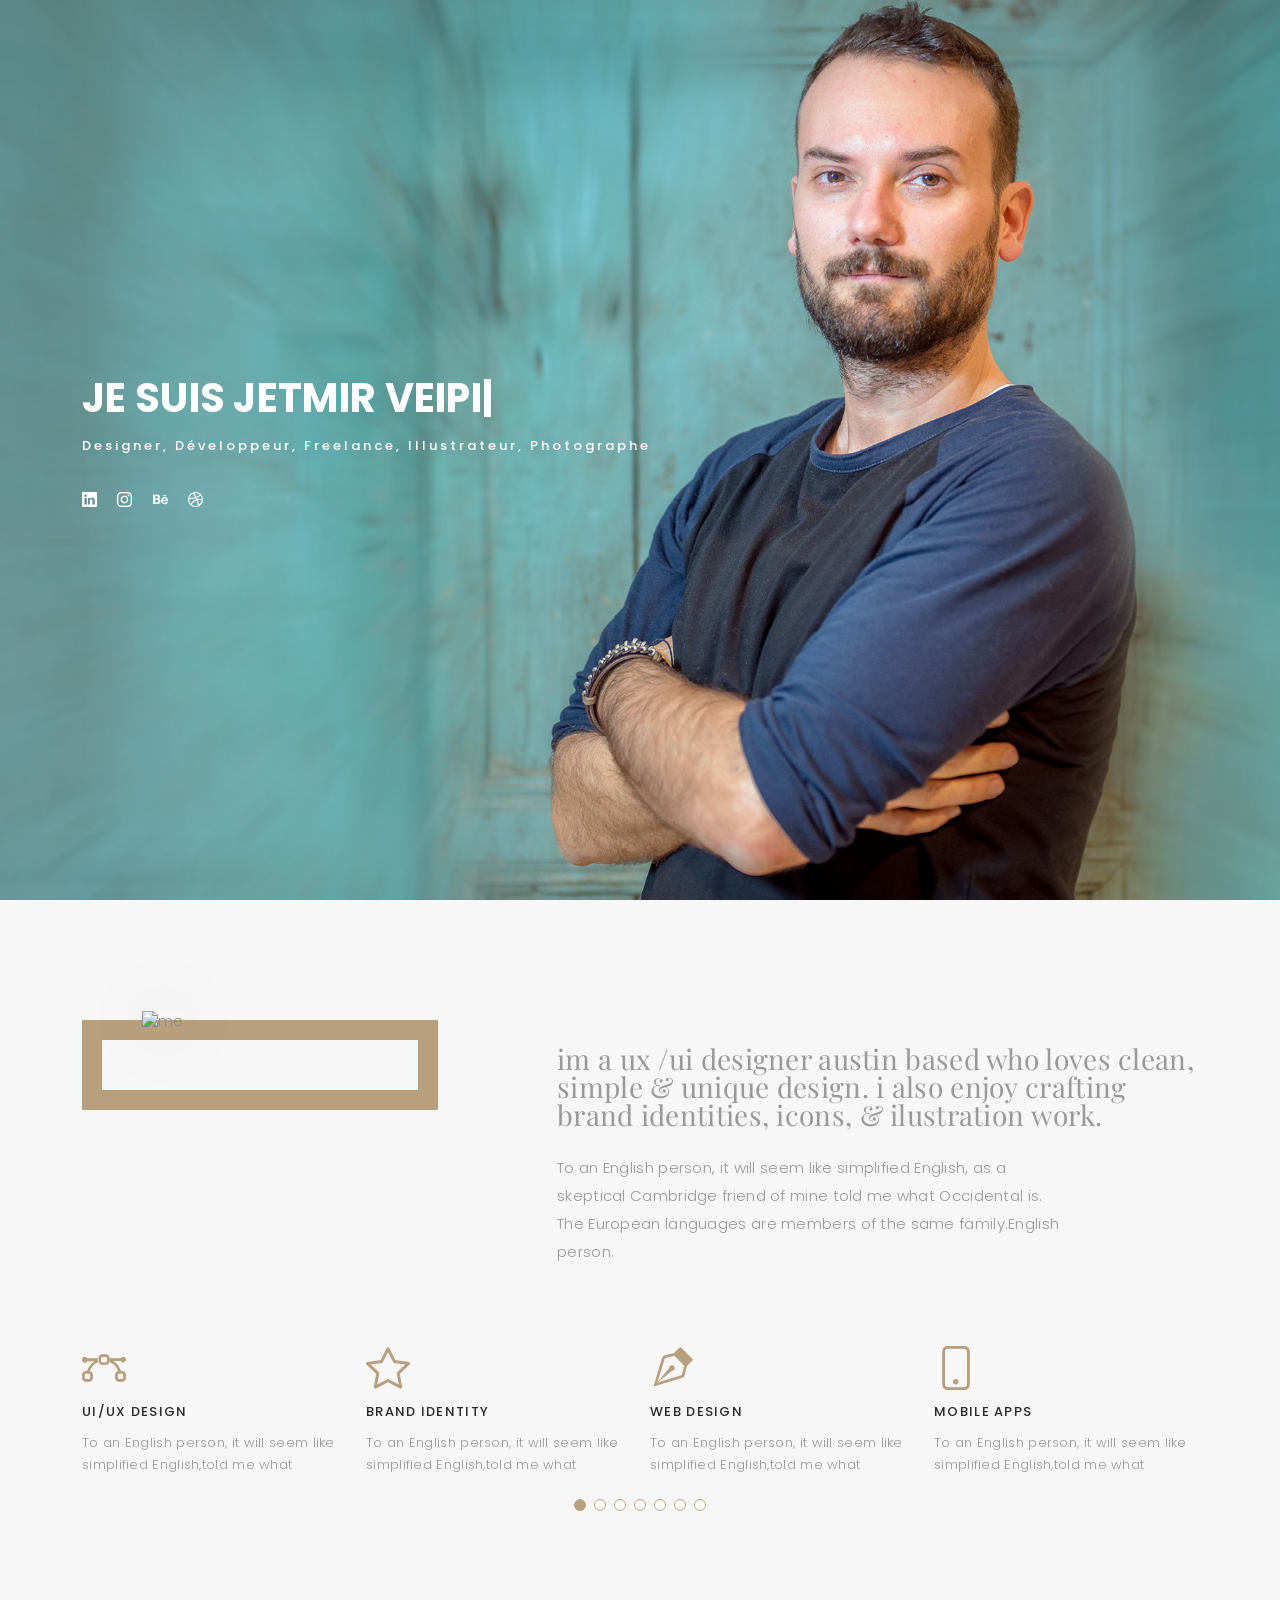
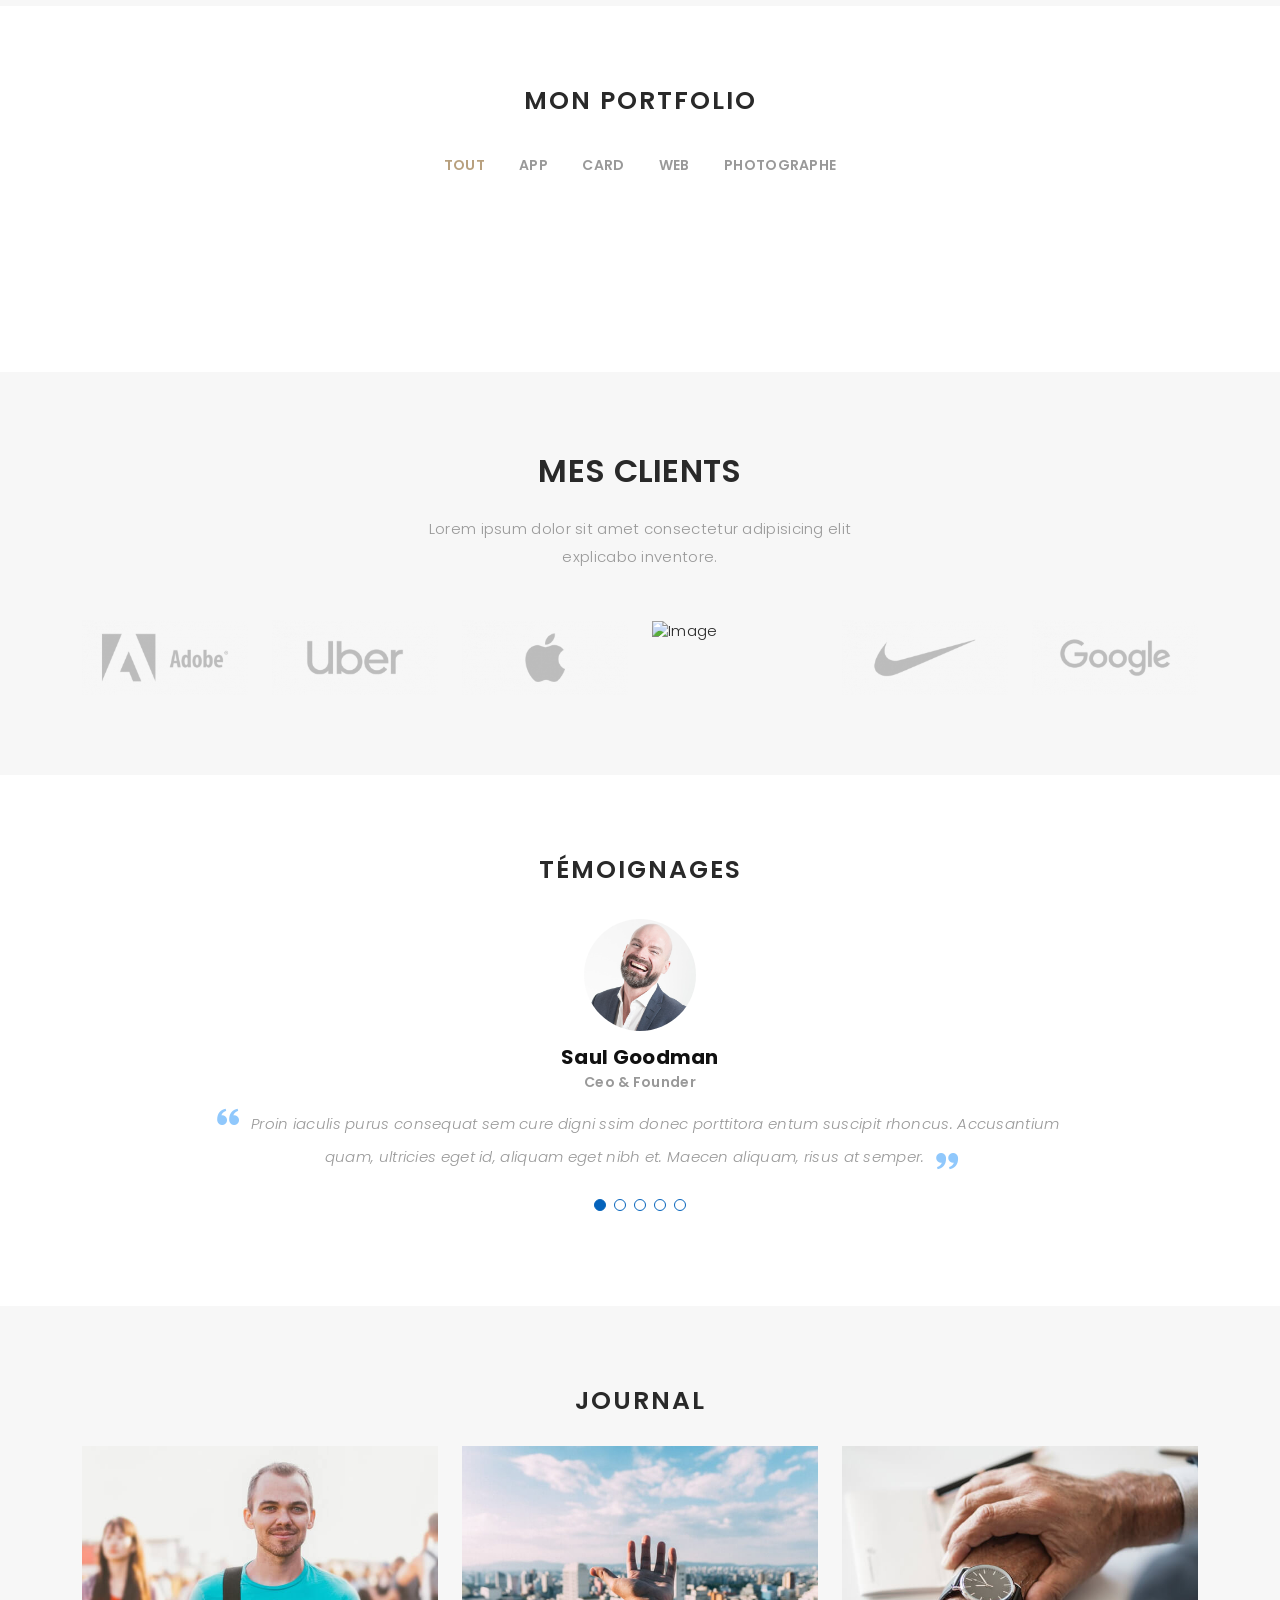
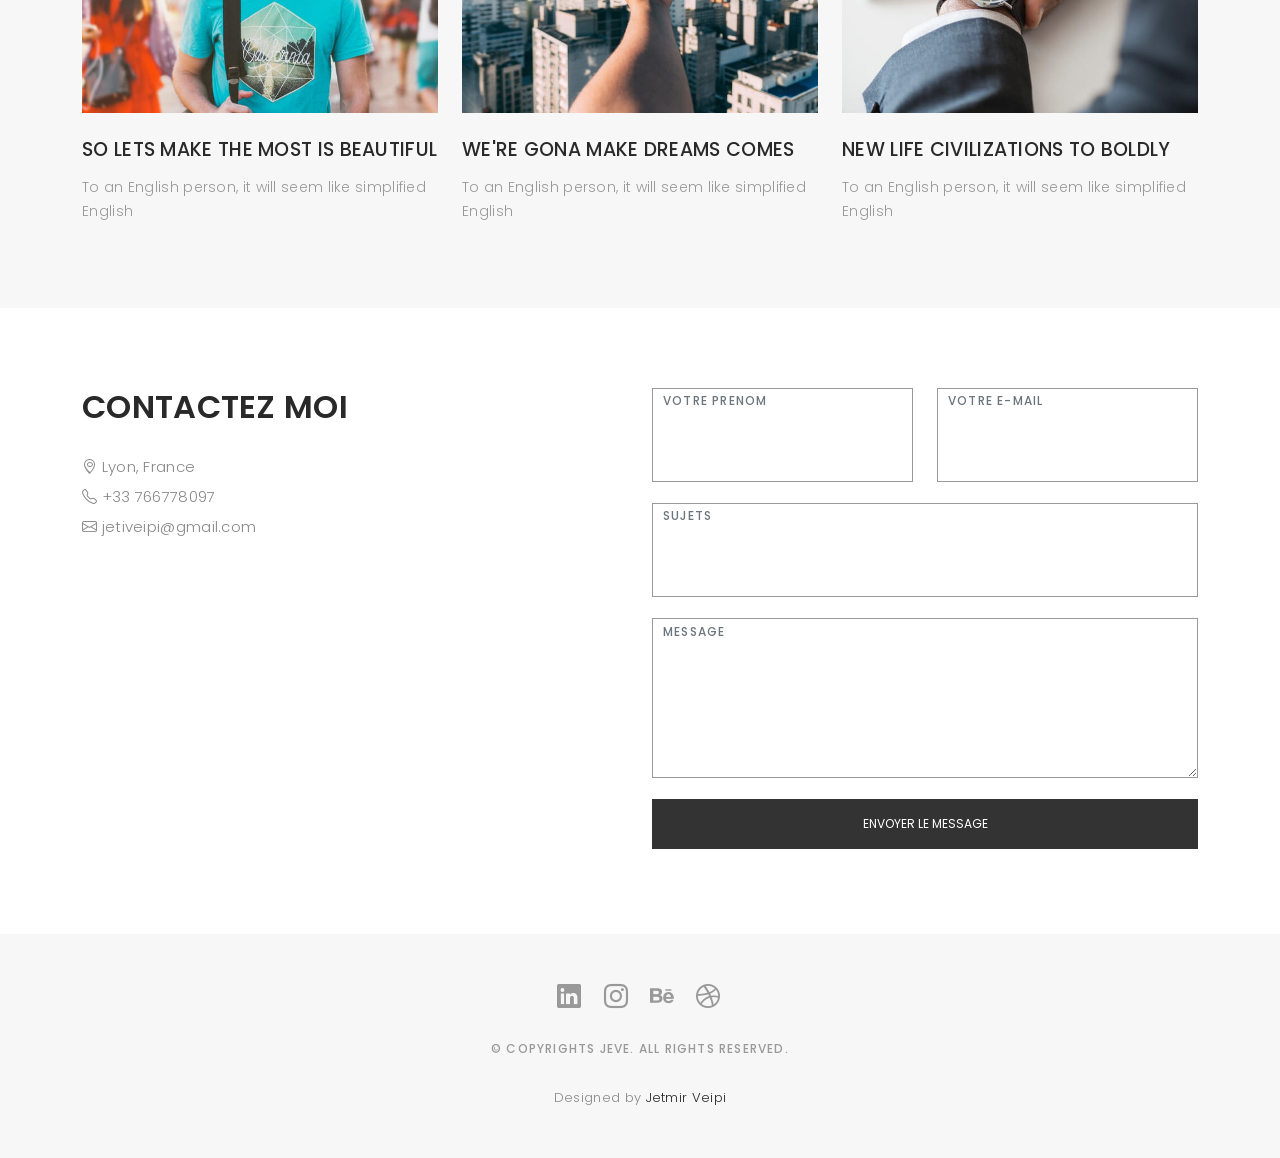
==== index.html @ 18b97339 "init project" ====
<!DOCTYPE html>
<html lang="en">

<head>
  <meta charset="utf-8">
  <meta content="width=device-width, initial-scale=1.0" name="viewport">

  <title>Portfolio Bootstrap JeVe (Jetmir Veipi) Graphic Designer - Index</title>
  <meta content="" name="description">
  <meta content="" name="keywords">

  <!-- Favicons -->
  <link href="assets/img/JeVe-Favicon.png" rel="icon">
  <link href="assets/img/apple-touch-icon.png" rel="apple-touch-icon">

  <!-- Google Fonts -->
  <link href="https://fonts.googleapis.com/css?family=Poppins:300,300i,400,400i,500,500i,600,600i,700,700i|Playfair+Display:400,400i,500,500i,600,600i,700,700i,900,900i" rel="stylesheet">

  <!-- Vendor CSS Files -->
  <link href="assets/vendor/bootstrap/css/bootstrap.min.css" rel="stylesheet">
  <link href="assets/vendor/bootstrap-icons/bootstrap-icons.css" rel="stylesheet">
  <link href="assets/vendor/boxicons/css/boxicons.min.css" rel="stylesheet">
  <link href="assets/vendor/glightbox/css/glightbox.min.css" rel="stylesheet">
  <link href="assets/vendor/swiper/swiper-bundle.min.css" rel="stylesheet">

  <!-- Template Main CSS File -->
  <link href="assets/css/style.css" rel="stylesheet">

  <!-- =======================================================
  * Template Name: Folio - v4.9.0
  * Template URL: https://bootstrapmade.com/folio-bootstrap-portfolio-template/
  * Author: BootstrapMade.com
  * License: https://bootstrapmade.com/license/
  ======================================================== -->
</head>

<body>

  <!-- ======= Header ======= -->
  <header id="header" class="fixed-top ">
    <div class="container d-flex align-items-center justify-content-between">

      <a href="index.html" class="logo"><img src="assets/img/JeVe-Icon.png" alt="" class="img-fluid"></a>
      <!-- Uncomment below if you prefer to use an text logo -->
      <!-- <h1 class="logo"><a href="index.html">Folio</a></h1> -->

      <nav id="navbar" class="navbar">
        <ul>
          <li><a class="nav-link scrollto active" href="#hero">Home</a></li>
          <li><a class="nav-link scrollto" href="#about">À propos de</a></li>
          <li><a class="nav-link  scrollto" href="#portfolio">Portfolio</a></li>
          <li><a class="nav-link  scrollto" href="#journal">Blog</a></li>
          <li class="dropdown"><a href="#"><span>Drop Down</span> <i class="bi bi-chevron-down"></i></a>
            <ul>
              <li><a href="#">Drop Down 1</a></li>
              <li class="dropdown"><a href="#"><span>Deep Drop Down</span> <i class="bi bi-chevron-right"></i></a>
                <ul>
                  <li><a href="#">Deep Drop Down 1</a></li>
                  <li><a href="#">Deep Drop Down 2</a></li>
                  <li><a href="#">Deep Drop Down 3</a></li>
                  <li><a href="#">Deep Drop Down 4</a></li>
                  <li><a href="#">Deep Drop Down 5</a></li>
                </ul>
              </li>
              <li><a href="#">Drop Down 2</a></li>
              <li><a href="#">Drop Down 3</a></li>
              <li><a href="#">Drop Down 4</a></li>
            </ul>
          </li>
          <li><a class="nav-link scrollto" href="#contact">Contact</a></li>
        </ul>
        <i class="bi bi-list mobile-nav-toggle"></i>
      </nav><!-- .navbar -->

    </div>
  </header><!-- End Header -->

  <!-- ======= Hero Section ======= -->
  <div id="hero" class="home">

    <div class="container">
      <div class="hero-content">
        <h1>Je suis <span class="typed" data-typed-items="Jetmir Veipi, Designer UI, Développeur, Freelance, Designer Print, Illustrateur, Photographe"></span></h1>
        <p>Designer, Développeur, Freelance, Illustrateur, Photographe</p>

        <ul class="list-unstyled list-social">
          <li><a href="https://www.linkedin.com/in/jetmir-veipi-041a8846/" target="_blank"><i class="bi bi-linkedin"></i></a></li>
          <li><a href="https://www.instagram.com/jetmirveipiphotography/" target="_blank"><i class="bi bi-instagram"></i></a></li>
          <li><a href="https://www.behance.net/jetiveipi1605" target="_blank"><i class="bi bi-behance"></i></a></li>
          <li><a href="https://dribbble.com/JeVeipi?onboarding=true" target="_blank"><i class="bi bi-dribbble"></i></a></li>
        </ul>
      </div>
    </div>
  </div><!-- End Hero -->

  <main id="main">

    <!-- ======= About Section ======= -->
    <div id="about" class="paddsection">
      <div class="container">
        <div class="row justify-content-between">

          <div class="col-lg-4 ">
            <div class="div-img-bg">
              <div class="about-img">
                <img src="assets/img/me.jpg" class="img-responsive" alt="me">
              </div>
            </div>
          </div>

          <div class="col-lg-7">
            <div class="about-descr">

              <p class="p-heading">im a ux /ui designer austin based who loves clean, simple & unique design. i also enjoy crafting brand identities, icons, & ilustration work. </p>
              <p class="separator">To an English person, it will seem like simplified English, as a skeptical Cambridge friend of mine told me what Occidental is. The European languages are members of the same family.English person.</p>

            </div>

          </div>
        </div>
      </div>
    </div><!-- End About Section -->

    <!-- ======= Services Section ======= -->
    <div id="services">
      <div class="container">

        <div class="services-slider swiper" data-aos="fade-up" data-aos-delay="100">
          <div class="swiper-wrapper">

            <div class="swiper-slide">
              <div class="services-block">
                <i class="bi bi-bezier"></i>
                <span>UI/UX DESIGN</span>
                <p class="separator">To an English person, it will seem like simplified English,told me what </p>
              </div>
            </div><!-- End testimonial item -->

            <div class="swiper-slide">
              <div class="services-block">
                <i class="bi bi-star"></i>
                <span>BRAND IDENTITY</span>
                <p class="separator">To an English person, it will seem like simplified English,told me what </p>
              </div>
            </div><!-- End testimonial item -->

            <div class="swiper-slide">
              <div class="services-block">
                <i class="bi bi-vector-pen"></i>
                <span>WEB DESIGN</span>
                <p class="separator">To an English person, it will seem like simplified English,told me what </p>
              </div>
            </div><!-- End testimonial item -->

            <div class="swiper-slide">
              <div class="services-block">
                <i class="bi bi-phone"></i>
                <span>MOBILE APPS</span>
                <p class="separator">To an English person, it will seem like simplified English,told me what </p>
              </div>
            </div><!-- End testimonial item -->

            <div class="swiper-slide">
              <div class="services-block">
                <i class="bi bi-graph-up-arrow"></i>
                <span>Analytics</span>
                <p class="separator">To an English person, it will seem like simplified English,told me what </p>
              </div>
            </div><!-- End testimonial item -->

            <div class="swiper-slide">
              <div class="services-block">
                <i class="bi bi-brush"></i>
                <span>Illustration</span>
                <p class="separator">To an English person, it will seem like simplified English,told me what </p>
              </div>
            </div><!-- End testimonial item -->

            <div class="swiper-slide">
              <div class="services-block">
                <i class="bi bi-camera"></i>
                <span>PHOTOGRAPHY</span>
                <p class="separator">To an English person, it will seem like simplified English,told me what </p>
              </div>
            </div><!-- End testimonial item -->

          </div>
          <div class="swiper-pagination"></div>
        </div>

      </div>

    </div><!-- End Services Section -->

    <!-- ======= Portfolio Section ======= -->
    <div id="portfolio" class="paddsection">

      <div class="container">
        <div class="section-title text-center">
          <h2>Mon Portfolio</h2>
        </div>
      </div>

      <div class="container">

        <div class="row">
          <div class="col-lg-12 d-flex justify-content-center">
            <ul id="portfolio-flters">
              <li data-filter="*" class="filter-active">Tout</li>
              <li data-filter=".filter-app">App</li>
              <li data-filter=".filter-card">Card</li>
              <li data-filter=".filter-web">Web</li>
              <li data-filter=".filter-photo">Photographe</li>
            </ul>
          </div>
        </div>

        <div class="row portfolio-container">

          <div class="col-lg-4 col-md-6 portfolio-item filter-app">
            <img src="assets/img/portfolio/portfolio-1.jpg" class="img-fluid" alt="">
            <div class="portfolio-info">
              <h4>App 1</h4>
              <p>App</p>
              <a href="assets/img/portfolio/portfolio-1.jpg" data-gallery="portfolioGallery" class="portfolio-lightbox preview-link" title="App 1"><i class="bx bx-plus"></i></a>
              <a href="portfolio-details.html" class="details-link" title="More Details"><i class="bx bx-link"></i></a>
            </div>
          </div>

          <div class="col-lg-4 col-md-6 portfolio-item filter-web">
            <img src="assets/img/portfolio/portfolio-2.jpg" class="img-fluid" alt="">
            <div class="portfolio-info">
              <h4>Web 3</h4>
              <p>Web</p>
              <a href="assets/img/portfolio/portfolio-2.jpg" data-gallery="portfolioGallery" class="portfolio-lightbox preview-link" title="Web 3"><i class="bx bx-plus"></i></a>
              <a href="portfolio-details.html" class="details-link" title="More Details"><i class="bx bx-link"></i></a>
            </div>
          </div>

          <div class="col-lg-4 col-md-6 portfolio-item filter-app">
            <img src="assets/img/portfolio/portfolio-3.jpg" class="img-fluid" alt="">
            <div class="portfolio-info">
              <h4>App 2</h4>
              <p>App</p>
              <a href="assets/img/portfolio/portfolio-3.jpg" data-gallery="portfolioGallery" class="portfolio-lightbox preview-link" title="App 2"><i class="bx bx-plus"></i></a>
              <a href="portfolio-details.html" class="details-link" title="More Details"><i class="bx bx-link"></i></a>
            </div>
          </div>

          <div class="col-lg-4 col-md-6 portfolio-item filter-card">
            <img src="assets/img/portfolio/portfolio-4.jpg" class="img-fluid" alt="">
            <div class="portfolio-info">
              <h4>Card 2</h4>
              <p>Card</p>
              <a href="assets/img/portfolio/portfolio-4.jpg" data-gallery="portfolioGallery" class="portfolio-lightbox preview-link" title="Card 2"><i class="bx bx-plus"></i></a>
              <a href="portfolio-details.html" class="details-link" title="More Details"><i class="bx bx-link"></i></a>
            </div>
          </div>

          <div class="col-lg-4 col-md-6 portfolio-item filter-web">
            <img src="assets/img/portfolio/portfolio-5.jpg" class="img-fluid" alt="">
            <div class="portfolio-info">
              <h4>Web 2</h4>
              <p>Web</p>
              <a href="assets/img/portfolio/portfolio-5.jpg" data-gallery="portfolioGallery" class="portfolio-lightbox preview-link" title="Web 2"><i class="bx bx-plus"></i></a>
              <a href="portfolio-details.html" class="details-link" title="More Details"><i class="bx bx-link"></i></a>
            </div>
          </div>

          <div class="col-lg-4 col-md-6 portfolio-item filter-app">
            <img src="assets/img/portfolio/portfolio-6.jpg" class="img-fluid" alt="">
            <div class="portfolio-info">
              <h4>App 3</h4>
              <p>App</p>
              <a href="assets/img/portfolio/portfolio-6.jpg" data-gallery="portfolioGallery" class="portfolio-lightbox preview-link" title="App 3"><i class="bx bx-plus"></i></a>
              <a href="portfolio-details.html" class="details-link" title="More Details"><i class="bx bx-link"></i></a>
            </div>
          </div>

        </div>

      </div>

    </div><!-- End Portfolio Section -->

      <!-- ======= Clients Section ======= -->
      <section class="section">
        <div class="container">
          <div class="row justify-content-center text-center mb-4">
            <div class="col-5">
              <h2>MES CLIENTS</h2>
              <p>Lorem ipsum dolor sit amet consectetur adipisicing elit explicabo inventore.</p>
            </div>
          </div>
          <div class="row">
            <div class="col-4 col-sm-4 col-md-2">
              <a href="#" class="client-logo"><img src="assets/img/logo-adobe.png" alt="Image" class="img-fluid"></a>
            </div>
            <div class="col-4 col-sm-4 col-md-2">
              <a href="#" class="client-logo"><img src="assets/img/logo-uber.png" alt="Image" class="img-fluid"></a>
            </div>
            <div class="col-4 col-sm-4 col-md-2">
              <a href="#" class="client-logo"><img src="assets/img/logo-apple.png" alt="Image" class="img-fluid"></a>
            </div>
            <div class="col-4 col-sm-4 col-md-2">
              <a href="#" class="client-logo"><img src="assets/img/logo-netflix.png" alt="Image" class="img-fluid"></a>
            </div>
            <div class="col-4 col-sm-4 col-md-2">
              <a href="#" class="client-logo"><img src="assets/img/logo-nike.png" alt="Image" class="img-fluid"></a>
            </div>
            <div class="col-4 col-sm-4 col-md-2">
              <a href="#" class="client-logo"><img src="assets/img/logo-google.png" alt="Image" class="img-fluid"></a>
            </div>

          </div>
        </div>
      </section><!-- End Clients Section -->

    <!-- ======= Testimonials Section ======= -->
<section id="testimonials" class="testimonials section-bg">
  <div class="container" data-aos="fade-up">

    <div class="section-title">
      <h2>TÉMOIGNAGES</h2>
    </div>

    <div class="testimonials-slider swiper" data-aos="fade-up" data-aos-delay="100">
      <div class="swiper-wrapper">

        <div class="swiper-slide">
          <div class="testimonial-item">
            <img src="assets/img/testimonials/testimonials-1.jpg" class="testimonial-img" alt="">
            <h3>Saul Goodman</h3>
            <h4>Ceo &amp; Founder</h4>
            <p>
              <i class="bx bxs-quote-alt-left quote-icon-left"></i>
              Proin iaculis purus consequat sem cure digni ssim donec porttitora entum suscipit rhoncus. Accusantium quam, ultricies eget id, aliquam eget nibh et. Maecen aliquam, risus at semper.
              <i class="bx bxs-quote-alt-right quote-icon-right"></i>
            </p>
          </div>
        </div><!-- End testimonial item -->

        <div class="swiper-slide">
          <div class="testimonial-item">
            <img src="assets/img/testimonials/testimonials-2.jpg" class="testimonial-img" alt="">
            <h3>Sara Wilsson</h3>
            <h4>Designer</h4>
            <p>
              <i class="bx bxs-quote-alt-left quote-icon-left"></i>
              Export tempor illum tamen malis malis eram quae irure esse labore quem cillum quid cillum eram malis quorum velit fore eram velit sunt aliqua noster fugiat irure amet legam anim culpa.
              <i class="bx bxs-quote-alt-right quote-icon-right"></i>
            </p>
          </div>
        </div><!-- End testimonial item -->

        <div class="swiper-slide">
          <div class="testimonial-item">
            <img src="assets/img/testimonials/testimonials-3.jpg" class="testimonial-img" alt="">
            <h3>Jena Karlis</h3>
            <h4>Store Owner</h4>
            <p>
              <i class="bx bxs-quote-alt-left quote-icon-left"></i>
              Enim nisi quem export duis labore cillum quae magna enim sint quorum nulla quem veniam duis minim tempor labore quem eram duis noster aute amet eram fore quis sint minim.
              <i class="bx bxs-quote-alt-right quote-icon-right"></i>
            </p>
          </div>
        </div><!-- End testimonial item -->

        <div class="swiper-slide">
          <div class="testimonial-item">
            <img src="assets/img/testimonials/testimonials-4.jpg" class="testimonial-img" alt="">
            <h3>Matt Brandon</h3>
            <h4>Freelancer</h4>
            <p>
              <i class="bx bxs-quote-alt-left quote-icon-left"></i>
              Fugiat enim eram quae cillum dolore dolor amet nulla culpa multos export minim fugiat minim velit minim dolor enim duis veniam ipsum anim magna sunt elit fore quem dolore labore illum veniam.
              <i class="bx bxs-quote-alt-right quote-icon-right"></i>
            </p>
          </div>
        </div><!-- End testimonial item -->

        <div class="swiper-slide">
          <div class="testimonial-item">
            <img src="assets/img/testimonials/testimonials-5.jpg" class="testimonial-img" alt="">
            <h3>John Larson</h3>
            <h4>Entrepreneur</h4>
            <p>
              <i class="bx bxs-quote-alt-left quote-icon-left"></i>
              Quis quorum aliqua sint quem legam fore sunt eram irure aliqua veniam tempor noster veniam enim culpa labore duis sunt culpa nulla illum cillum fugiat legam esse veniam culpa fore nisi cillum quid.
              <i class="bx bxs-quote-alt-right quote-icon-right"></i>
            </p>
          </div>
        </div><!-- End testimonial item -->

      </div>
      <div class="swiper-pagination"></div>
    </div>

  </div>
</section><!-- End Testimonials Section -->

<!-- ======= Journal Section ======= -->
<div id="journal" class="text-left paddsection">

  <div class="container">
    <div class="section-title text-center">
      <h2>journal</h2>
    </div>
  </div>
  <div class="container">
    <div class="journal-block">
      <div class="row">

        <div class="col-lg-4 col-md-6">
          <div class="journal-info">

            <a href="blog-single.html"><img src="assets/img/blog-post-1.jpg" class="img-responsive" alt="img"></a>

            <div class="journal-txt">

              <h4><a href="blog-single.html">SO LETS MAKE THE MOST IS BEAUTIFUL</a></h4>
              <p class="separator">To an English person, it will seem like simplified English
              </p>

            </div>

          </div>
        </div>

        <div class="col-lg-4 col-md-6">
          <div class="journal-info">

            <a href="blog-single.html"><img src="assets/img/blog-post-2.jpg" class="img-responsive" alt="img"></a>

            <div class="journal-txt">

              <h4><a href="blog-single.html">WE'RE GONA MAKE DREAMS COMES</a></h4>
              <p class="separator">To an English person, it will seem like simplified English
              </p>

            </div>

          </div>
        </div>

        <div class="col-lg-4 col-md-6">
          <div class="journal-info">

            <a href="blog-single.html"><img src="assets/img/blog-post-3.jpg" class="img-responsive" alt="img"></a>

            <div class="journal-txt">

              <h4><a href="blog-single.html">NEW LIFE CIVILIZATIONS TO BOLDLY</a></h4>
              <p class="separator">To an English person, it will seem like simplified English
              </p>

            </div>

          </div>
        </div>

      </div>
    </div>
  </div>

</div><!-- End Journal Section -->
            
    <!-- ======= Contact Section ======= -->
    <div id="contact" class="paddsection">
      <div class="container">
        <div class="contact-block1">
          <div class="row">

            <div class="col-lg-6">
              <div class="contact-contact">

                <h2 class="mb-30">CONTACTEZ MOI</h2>

                <ul class="contact-details">
                  <li><i class="bi bi-geo-alt"></i></a><span> Lyon, France</span></li>
                  <li><i class="bi bi-telephone"></i></a><span> +33 766778097</span></li>
                  <li><i class="bi bi-envelope"></i></a><span> jetiveipi@gmail.com</span></li>
                </ul>

              </div>
            </div>

            <div class="col-lg-6">
              <form action="forms/contact.php" method="post" role="form" class="php-email-form">
                <div class="row gy-3">

                  <div class="col-lg-6">
                    <div class="form-group contact-block1">
                      <input type="text" name="name" class="form-control" id="name" placeholder="Votre prenom" required>
                    </div>
                  </div>

                  <div class="col-lg-6">
                    <div class="form-group">
                      <input type="email" class="form-control" name="email" id="email" placeholder="Votre e-mail" required>
                    </div>
                  </div>

                  <div class="col-lg-12">
                    <div class="form-group">
                      <input type="text" class="form-control" name="subject" id="subject" placeholder="Sujets" required>
                    </div>
                  </div>

                  <div class="col-lg-12">
                    <div class="form-group">
                      <textarea class="form-control" name="message" placeholder="Message" required></textarea>
                    </div>
                  </div>

                  <div class="col-lg-12">
                    <div class="loading">Loading</div>
                    <div class="error-message"></div>
                    <div class="sent-message">Votre message a été envoyé. Merci!</div>
                  </div>

                  <div class="mt-0">
                    <input type="submit" class="btn btn-defeault btn-send" value="Envoyer le message">
                  </div>

                </div>
              </form>
            </div>
          </div>
        </div>
      </div>
    </div><!-- End Contact Section -->

  </main><!-- End #main -->

  <!-- ======= Footer ======= -->
  <div id="footer" class="text-center">
    <div class="container">
      <div class="socials-media text-center">

        <ul class="list-unstyled">
          <li><a href="https://www.linkedin.com/in/jetmir-veipi-041a8846/" target="_blank"><i class="bi bi-linkedin"></i></a></li>
          <li><a href="https://www.instagram.com/jetmirveipiphotography/" target="_blank"><i class="bi bi-instagram"></i></a></li>
          <li><a href="https://www.behance.net/jetiveipi1605" target="_blank"><i class="bi bi-behance"></i></a></li>
          <li><a href="https://dribbble.com/JeVeipi?onboarding=true" target="_blank"><i class="bi bi-dribbble"></i></a></li>
        </ul>

      </div>

      <p>&copy; Copyrights JeVe. All rights reserved.</p>

      <div class="credits">
        <!--
        All the links in the footer should remain intact.
        You can delete the links only if you purchased the pro version.
        Licensing information: https://bootstrapmade.com/license/
        Purchase the pro version with working PHP/AJAX contact form: https://bootstrapmade.com/buy/?theme=Folio
      -->
        Designed by <a href="https://bootstrapmade.com/">Jetmir Veipi</a>
      </div>

    </div>
  </div><!-- End Footer -->

  <a href="#" class="back-to-top d-flex align-items-center justify-content-center"><i class="bi bi-arrow-up-short"></i></a>

  <!-- Vendor JS Files -->
  <script src="assets/vendor/bootstrap/js/bootstrap.bundle.min.js"></script>
  <script src="assets/vendor/glightbox/js/glightbox.min.js"></script>
  <script src="assets/vendor/isotope-layout/isotope.pkgd.min.js"></script>
  <script src="assets/vendor/swiper/swiper-bundle.min.js"></script>
  <script src="assets/vendor/typed.js/typed.min.js"></script>
  <script src="assets/vendor/php-email-form/validate.js"></script>

  <!-- Template Main JS File -->
  <script src="assets/js/main.js"></script>

</body>

</html>
---- assets/css/style.css ----
/**
* Template Name: Folio - v4.9.0
* Template URL: https://bootstrapmade.com/folio-bootstrap-portfolio-template/
* Author: BootstrapMade.com
* License: https://bootstrapmade.com/license/
*/

/*--------------------------------------------------------------
# General
--------------------------------------------------------------*/
body {
  background: #ffffff;
  color: #898989;
  font-family: "Poppins", helvetica;
  font-size: 15px;
  font-weight: 300;
  line-height: 20px;
  letter-spacing: 0.02em;
  overflow-x: hidden;
  margin: 0 auto;
  padding: 0;
  box-sizing: border-box;
}

h1,
h2,
h3,
h4,
h5,
h6 {
  margin: 0;
}

h2 {
  color: #292929;
  font-weight: 600;
}

h4 {
  color: #292929;
  font-size: 14px;
  font-weight: 600;
}

a {
  color: #292929;
  text-decoration: none !important;
  transition: all 0.5s ease-in-out 0s;
}

a:hover {
  transition: all 0.5s ease-in-out 0s;
}

p {
  margin: 25px 0;
  padding: 0;
  font-size: 15px;
  color: #999999;
  line-height: 28px;
}

::-moz-selection {
  background: #b8a07e;
  color: #fff;
}

::selection {
  background: #b8a07e;
  color: #fff;
}

.btn {
  background: #333;
  border: medium none;
  border-radius: 0;
  color: #fff;
  font-size: 12px;
  height: 50px;
  line-height: 50px;
  padding: 0 30px;
  text-transform: uppercase;
}

.btn:hover,
.btn:focus {
  color: #fff;
}

.padDiv {
  padding: 30px 20px;
}

.section-title {
  margin-top: 80px;
  margin-bottom: 0px;
}

.section.section{
  padding-top: 80px;
  padding-bottom: 0px;
  background: #f7f7f7;
}

.section-title h2 {
  font-size: 25px;
  letter-spacing: 2px;
  text-transform: uppercase;
}

#name.form-control {
  padding-top: 12px;
}

#email.form-control {
  padding-top: 12px;
}

#subject.form-control {
  padding-top: 12px;
}

.form-control {
  background-color: transparent;
  border: 1px solid #999;
  border-radius: 0;
  color: #999999;
  font-size: 12px;
  font-weight: 500;
  height: 50px;
  letter-spacing: 0.1em;
  padding-left: 10px;
  margin: 0 0 25px 0;
  line-height: 14px;
  text-transform: uppercase;
  padding-bottom: 80px;
}

.form-control:focus {
  box-shadow: none;
  outline: 0 none;
}

.paddsection {
  padding-top: 80px;
  padding-bottom: 80px;
}

.paddsections {
  padding-top: 80px;
  padding-bottom: 80px !important;
}

.hvr-shutter-in-horizontal::before {
  background: #333;
}

.hvr-shutter-in-horizontal:hover {
  background: #b8a07e;
}

.mb-30 {
  margin-bottom: 30px;
}

.main-content {
  padding-top: 140px;
}

/*--------------------------------------------------------------
# Back to top button
--------------------------------------------------------------*/
.back-to-top {
  position: fixed;
  visibility: hidden;
  opacity: 0;
  right: 15px;
  bottom: 15px;
  z-index: 996;
  background: #b8a07e;
  width: 40px;
  height: 40px;
  border-radius: 4px;
  transition: all 0.4s;
}

.back-to-top i {
  font-size: 28px;
  color: #fff;
  line-height: 0;
}

.back-to-top:hover {
  background: #c6b398;
  color: #fff;
}

.back-to-top.active {
  visibility: visible;
  opacity: 1;
}

/*--------------------------------------------------------------
# Header
--------------------------------------------------------------*/
#header {
  transition: all 0.5s;
  z-index: 997;
  padding: 15px 0;
  background-color: #fff;
  top: -100%;
  box-shadow: 0px 2px 25px rgba(0, 0, 0, 0.08);
}

#header.header-scrolled,
#header.header-inner-pages {
  top: 0;
}

#header .logo {
  font-size: 30px;
  margin: 0;
  padding: 0;
  line-height: 1;
  font-weight: 600;
  letter-spacing: 1px;
  font-family: "Playfair Display", sans-serif;
  font-style: italic;
}

#header .logo a {
  color: #898989;
}

#header .logo img {
  max-height: 40px;
}

@media (max-width: 992px) {
  #header {
    border: 0;
  }
}

/*--------------------------------------------------------------
# Navigation Menu
--------------------------------------------------------------*/
/**
* Desktop Navigation 
*/
.navbar {
  padding: 0;
}

.navbar ul {
  margin: 0;
  padding: 0;
  display: flex;
  list-style: none;
  align-items: center;
}

.navbar li {
  position: relative;
}

.navbar a,
.navbar a:focus {
  display: flex;
  align-items: center;
  justify-content: space-between;
  padding: 10px 0 10px 30px;
  font-family: "Poppins", sans-serif;
  font-size: 14px;
  font-weight: 500;
  color: #7e7d7d;
  white-space: nowrap;
  transition: 0.3s;
}

.navbar a i,
.navbar a:focus i {
  font-size: 12px;
  line-height: 0;
  margin-left: 5px;
}

.navbar a:hover,
.navbar .active,
.navbar .active:focus,
.navbar li:hover>a {
  color: #b8a07e;
}

.navbar .dropdown ul {
  display: block;
  position: absolute;
  left: 30px;
  top: calc(100% + 30px);
  margin: 0;
  padding: 10px 0;
  z-index: 99;
  opacity: 0;
  visibility: hidden;
  background: #fff;
  box-shadow: 0px 0px 30px rgba(127, 137, 161, 0.25);
  transition: 0.3s;
}

.navbar .dropdown ul li {
  min-width: 200px;
}

.navbar .dropdown ul a {
  padding: 10px 20px;
  font-weight: 400;
}

.navbar .dropdown ul a i {
  font-size: 12px;
}

.navbar .dropdown ul a:hover,
.navbar .dropdown ul .active:hover,
.navbar .dropdown ul li:hover>a {
  color: #b8a07e;
}

.navbar .dropdown:hover>ul {
  opacity: 1;
  top: 100%;
  visibility: visible;
}

.navbar .dropdown .dropdown ul {
  top: 0;
  left: calc(100% - 30px);
  visibility: hidden;
}

.navbar .dropdown .dropdown:hover>ul {
  opacity: 1;
  top: 0;
  left: 100%;
  visibility: visible;
}

@media (max-width: 1366px) {
  .navbar .dropdown .dropdown ul {
    left: -90%;
  }

  .navbar .dropdown .dropdown:hover>ul {
    left: -100%;
  }
}

/**
* Mobile Navigation 
*/
.mobile-nav-toggle {
  color: #4b4a4a;
  font-size: 28px;
  cursor: pointer;
  display: none;
  line-height: 0;
  transition: 0.5s;
}

.mobile-nav-toggle.bi-x {
  color: #fff;
}

@media (max-width: 991px) {
  .mobile-nav-toggle {
    display: block;
  }

  .navbar ul {
    display: none;
  }
}

.navbar-mobile {
  position: fixed;
  overflow: hidden;
  top: 0;
  right: 0;
  left: 0;
  bottom: 0;
  background: rgba(49, 49, 49, 0.9);
  transition: 0.3s;
}

.navbar-mobile .mobile-nav-toggle {
  position: absolute;
  top: 15px;
  right: 15px;
}

.navbar-mobile ul {
  display: block;
  position: absolute;
  top: 55px;
  right: 15px;
  bottom: 15px;
  left: 15px;
  padding: 10px 0;
  border-radius: 10px;
  background-color: #fff;
  overflow-y: auto;
  transition: 0.3s;
}

.navbar-mobile a,
.navbar-mobile a:focus {
  padding: 10px 20px;
  font-size: 15px;
  color: #4b4a4a;
}

.navbar-mobile a:hover,
.navbar-mobile .active,
.navbar-mobile li:hover>a {
  color: #b8a07e;
}

.navbar-mobile .getstarted,
.navbar-mobile .getstarted:focus {
  margin: 15px;
}

.navbar-mobile .dropdown ul {
  position: static;
  display: none;
  margin: 10px 20px;
  padding: 10px 0;
  z-index: 99;
  opacity: 1;
  visibility: visible;
  background: #fff;
  box-shadow: 0px 0px 30px rgba(127, 137, 161, 0.25);
}

.navbar-mobile .dropdown ul li {
  min-width: 200px;
}

.navbar-mobile .dropdown ul a {
  padding: 10px 20px;
}

.navbar-mobile .dropdown ul a i {
  font-size: 12px;
}

.navbar-mobile .dropdown ul a:hover,
.navbar-mobile .dropdown ul .active:hover,
.navbar-mobile .dropdown ul li:hover>a {
  color: #b8a07e;
}

.navbar-mobile .dropdown>.dropdown-active {
  display: block;
}

/*--------------------------------------------------------------
# Hero
--------------------------------------------------------------*/
#hero {
  background: url("../img/home-bg.jpg") repeat scroll center center/cover;
  height: 100vh;
  width: 100%;
}

#hero .hero-content {
  height: 100vh;
  text-align: left;
  width: 100%;
  display: flex;
  justify-content: center;
  flex-direction: column;
}

.hero-content h1 {
  font-size: 40px;
  font-weight: 700;
  margin-bottom: 10px;
  text-transform: uppercase;
  color: #fff;
}

.hero-content p {
  font-size: 13px;
  letter-spacing: 3px;
  margin-top: 0;
  margin-bottom: 30px;
  text-transform: capitalize;
  color: #fff;
  font-weight: 500;
}

.hero-content .list-social li {
  float: left;
  margin-right: 20px;
}

.hero-content .list-social li i {
  color: #fff;
  font-size: 15px;
}

/*--------------------------------------------------------------
# Breadcrumbs
--------------------------------------------------------------*/
.breadcrumbs {
  padding: 120px 0 0 0;
  background-color: white;
  min-height: 40px;
}

@media (max-width: 992px) {
  .breadcrumbs {
    padding-top: 100px;
  }
}

.breadcrumbs h2 {
  font-size: 24px;
  font-weight: 300;
  margin: 0;
}

@media (max-width: 992px) {
  .breadcrumbs h2 {
    margin: 0 0 10px 0;
  }
}

.breadcrumbs ol {
  display: flex;
  flex-wrap: wrap;
  list-style: none;
  padding: 0;
  margin: 0;
  font-size: 14px;
}

.breadcrumbs ol li+li {
  padding-left: 10px;
}

.breadcrumbs ol li+li::before {
  display: inline-block;
  padding-right: 10px;
  color: #6c757d;
  content: "/";
}

@media (max-width: 768px) {
  .breadcrumbs .d-flex {
    display: block !important;
  }

  .breadcrumbs ol {
    display: block;
  }

  .breadcrumbs ol li {
    display: inline-block;
  }
}

/*-----------------------------------------------------------------------------------*/
/*  About
/*-----------------------------------------------------------------------------------*/
#about {
  width: 100%;
  height: auto;
  background: #f7f7f7;
  padding-top: 120px;
}

#about .div-img-bg {
  padding-bottom: 30px;
  border: 20px solid #b8a07e;
}

#about .div-img-bg .about-img img {
  width: 100%;
  box-shadow: 0px 0px 85px 0px rgba(0, 0, 0, 0.14);
  margin-top: -60px;
  margin-left: 40px;
  height: 400px;
  -o-object-fit: cover;
  object-fit: cover;
}

#about .about-descr .p-heading {
  font-family: "Playfair Display", serif;
  font-size: 28px;
  text-align: left;
}

#about .about-descr .separator {
  max-width: 80%;
  margin-bottom: 0;
  text-align: left;
}

/*--------------------------------------------------------------
# Services
--------------------------------------------------------------*/
#services {
  background: #f7f7f7;
  position: relative;
  padding-bottom: 80px;
}

.services-block span {
  margin: 10px 0;
  position: relative;
  font-size: 13px;
  color: #292929;
  letter-spacing: 0.1em;
  font-weight: 500;
  text-transform: uppercase;
  display: block;
}

.services-block .separator {
  margin: 0;
  font-size: 13px;
  line-height: 22px;
}

.services-block i {
  font-size: 44px;
  color: #b8a07e;
  line-height: 44px;
}

.services-slider .swiper-pagination {
  margin-top: 30px;
  position: relative;
}

.services-slider .swiper-pagination .swiper-pagination-bullet {
  width: 12px;
  height: 12px;
  background-color: #fff;
  opacity: 1;
  border: 1px solid #b8a07e;
}

.services-slider .swiper-pagination .swiper-pagination-bullet-active {
  background-color: #b8a07e;
}

/*--------------------------------------------------------------
# Portfolio
--------------------------------------------------------------*/
#portfolio {
  position: relative;
  padding-bottom: 50px;
}

#portfolio #portfolio-flters {
  padding: 0;
  margin: 0 auto 35px auto;
  list-style: none;
  text-align: center;
  border-radius: 50px;
  padding: 2px 15px;
}

#portfolio #portfolio-flters li {
  cursor: pointer;
  display: inline-block;
  padding: 10px 15px 8px 15px;
  font-size: 14px;
  font-weight: 600;
  line-height: 1;
  text-transform: uppercase;
  color: #999999;
  margin-bottom: 5px;
  transition: all 0.3s ease-in-out;
}

#portfolio #portfolio-flters li:hover,
#portfolio #portfolio-flters li.filter-active {
  color: #b8a07e;
}

#portfolio #portfolio-flters li:last-child {
  margin-right: 0;
}

#portfolio .portfolio-item {
  margin-bottom: 30px;
}

#portfolio .portfolio-item .portfolio-info {
  opacity: 0;
  position: absolute;
  left: 30px;
  right: 30px;
  bottom: 0;
  z-index: 3;
  transition: all ease-in-out 0.3s;
  background: rgba(255, 255, 255, 0.9);
  padding: 15px;
}

#portfolio .portfolio-item .portfolio-info h4 {
  font-size: 18px;
  color: #666;
  font-weight: 600;
  margin-bottom: 10px;
}

#portfolio .portfolio-item .portfolio-info p {
  color: #999;
  font-size: 14px;
  margin: 0;
  padding: 0;
}

#portfolio .portfolio-item .portfolio-info .preview-link,
#portfolio .portfolio-item .portfolio-info .details-link {
  position: absolute;
  right: 40px;
  font-size: 24px;
  top: calc(50% - 18px);
  color: #b8a07e;
}

#portfolio .portfolio-item .portfolio-info .preview-link:hover,
#portfolio .portfolio-item .portfolio-info .details-link:hover {
  color: #cab89f;
}

#portfolio .portfolio-item .portfolio-info .details-link {
  right: 10px;
}

#portfolio .portfolio-item:hover .portfolio-info {
  opacity: 1;
  bottom: 20px;
}

/*--------------------------------------------------------------
# Portfolio Details
--------------------------------------------------------------*/
.portfolio-details {
  padding-top: 40px;
}

.portfolio-details .portfolio-details-slider img {
  width: 100%;
}

.portfolio-details .portfolio-details-slider .swiper-pagination {
  margin-top: 20px;
  position: relative;
}

.portfolio-details .portfolio-details-slider .swiper-pagination .swiper-pagination-bullet {
  width: 12px;
  height: 12px;
  background-color: #fff;
  opacity: 1;
  border: 1px solid #b8a07e;
}

.portfolio-details .portfolio-details-slider .swiper-pagination .swiper-pagination-bullet-active {
  background-color: #b8a07e;
}

.portfolio-details .portfolio-info {
  padding: 30px;
  box-shadow: 0px 0 30px rgba(75, 74, 74, 0.08);
}

.portfolio-details .portfolio-info h3 {
  font-size: 22px;
  font-weight: 700;
  margin-bottom: 20px;
  padding-bottom: 20px;
  border-bottom: 1px solid #eee;
}

.portfolio-details .portfolio-info ul {
  list-style: none;
  padding: 0;
  font-size: 15px;
}

.portfolio-details .portfolio-info ul li+li {
  margin-top: 10px;
}

.portfolio-details .portfolio-description {
  padding-top: 30px;
}

.portfolio-details .portfolio-description h2 {
  font-size: 26px;
  font-weight: 700;
  margin-bottom: 20px;
}

.portfolio-details .portfolio-description p {
  padding: 0;
}

/*--------------------------------------------------------------
# Testimonials
--------------------------------------------------------------*/
.testimonials .section-header {
  margin-bottom: 40px;
}

.testimonials .testimonials-carousel,
.testimonials .testimonials-slider {
  overflow: hidden;
}

.testimonials .testimonial-item {
  text-align: center;
}

.testimonials .testimonial-item .testimonial-img {
  width: 120px;
  border-radius: 50%;
  border: 4px solid #fff;
  margin: 0 auto;
}

.testimonials .testimonial-item h3 {
  font-size: 20px;
  font-weight: bold;
  margin: 10px 0 5px 0;
  color: #111;
}

.testimonials .testimonial-item h4 {
  font-size: 14px;
  color: #999;
  margin: 0 0 15px 0;
}

.testimonials .testimonial-item .quote-icon-left,
.testimonials .testimonial-item .quote-icon-right {
  color: #90c8fc;
  font-size: 26px;
}

.testimonials .testimonial-item .quote-icon-left {
  display: inline-block;
  left: -5px;
  position: relative;
}

.testimonials .testimonial-item .quote-icon-right {
  display: inline-block;
  right: -5px;
  position: relative;
  top: 10px;
}

.testimonials .testimonial-item p {
  font-style: italic;
  margin: 0 auto 15px auto;
}

.section-title {
    text-align: center;
    padding-bottom: 30px;
    margin: 0;
}

.testimonials .swiper-pagination {
  margin-top: 20px;
  position: relative;
  padding-bottom: 80px;
}

.testimonials.testimonials.section-bg {
  padding-top: 80px;
}

.testimonials .swiper-pagination .swiper-pagination-bullet {
  width: 12px;
  height: 12px;
  background-color: #fff;
  opacity: 1;
  border: 1px solid #0563bb;
}

.testimonials .swiper-pagination .swiper-pagination-bullet-active {
  background-color: #0563bb;
}

.container-client {
  padding-top: 80px;
}

.col-4.col-sm-4.col-md-2 {
  padding-bottom: 80px;
}

@media (min-width: 992px) {
  .testimonials .testimonial-item p {
    width: 80%;
  }
}

/*--------------------------------------------------------------
# Journal
--------------------------------------------------------------*/
#journal,
#journal-blog {
  height: auto;
  width: 100%;
  background: #f7f7f7;
  padding-bottom: 60px;
  position: relative;
  padding-top: 0px;
}

#journal-blog {
  background: #fff;
  padding-bottom: 30px;
}

#journal .journal-block {
  display: inline-block;
  height: auto;
  width: 100%;
}

#journal.text-left.paddsection {
  padding-top: 80px;
}

#journal .journal-block .journal-info {
  position: relative;
}

.journal-block .journal-info img {
  max-width: 100%;
}

.journal-block .journal-info .journal-txt {
  padding: 25px 0px;
  position: relative;
}

.journal-block .journal-info .journal-txt h4 a {
  display: block;
  font-size: 19px;
  line-height: 24px;
  margin: 0 0 13px 0;
  font-weight: 500;
  color: #292929;
  transition: all 0.5s ease-in-out 0s;
}

.journal-block .journal-info .journal-txt h4 a:hover {
  color: #b8a07e;
  transition: all 0.5s ease-in-out 0s;
}

.journal-block .journal-info .journal-txt p {
  margin: 0;
  font-size: 14px;
  line-height: 24px;
}

/*--------------------------------------------------------------
# Journal
--------------------------------------------------------------*/
#contact {
  height: auto;
  width: 100%;
}

.contact-details {
  list-style: none;
  margin: 0;
  padding: 0;
}

.contact-details li {
  padding-bottom: 10px;
}

#contact input,
#contact textarea {
  width: 100%;
  margin-bottom: 5px;
}

#contact textarea {
  min-height: 160px;
}

.php-email-form .error-message {
  display: none;
  color: #fff;
  background: #ed3c0d;
  text-align: left;
  padding: 15px;
  margin-bottom: 15px;
  font-weight: 600;
}

.php-email-form .error-message br+br {
  margin-top: 25px;
}

.php-email-form .sent-message {
  display: none;
  color: #fff;
  background: #18d26e;
  text-align: center;
  padding: 15px;
  font-weight: 600;
  margin-bottom: 15px;
}

.php-email-form .loading {
  display: none;
  background: #fff;
  text-align: center;
  padding: 15px;
  margin-bottom: 15px;
}

.php-email-form .loading:before {
  content: "";
  display: inline-block;
  border-radius: 50%;
  width: 24px;
  height: 24px;
  margin: 0 10px -6px 0;
  border: 3px solid #18d26e;
  border-top-color: #eee;
  -webkit-animation: animate-loading 1s linear infinite;
  animation: animate-loading 1s linear infinite;
}

@-webkit-keyframes animate-loading {
  0% {
    transform: rotate(0deg);
  }

  100% {
    transform: rotate(360deg);
  }
}

@keyframes animate-loading {
  0% {
    transform: rotate(0deg);
  }

  100% {
    transform: rotate(360deg);
  }
}

/*--------------------------------------------------------------
# Blog
--------------------------------------------------------------*/
/*  Navbar fixd page */
.subpage-nav {
  display: block !important;
}

/*-----------------------------------------------------------------------------------*/
/*  /* Single page */
/*-----------------------------------------------------------------------------------*/
#journal-blog {
  padding-top: 140px;
}

/* main content */
.main-content {
  background: #f7f7f7;
}

.main-content .container-main {
  display: inline-block;
  width: 100%;
}

.main-content .container-main .block-main {
  margin-bottom: 30px;
  overflow: hidden;
}

.container-main .block-main .content-main {
  background: #fff none repeat scroll 0 0;
  display: inline-block;
  width: 100%;
}

.journal-txt h4 a {
  display: block;
  font-size: 19px;
  line-height: 24px;
  margin: 0 0 13px 0;
  font-weight: 500;
  color: #292929;
  transition: all 0.5s ease-in-out 0s;
}

.journal-txt h4 a:hover {
  color: #b8a07e;
  transition: all 0.5s ease-in-out 0s;
}

.post-meta ul li {
  font-size: 12px;
  font-weight: normal;
  margin-left: 8px;
  margin-right: 8px;
  text-transform: capitalize;
  display: inline-block;
  float: none;
}

.content-main .post-meta a {
  color: #a2a2a2;
  margin-left: 5px;
}

/* Commonts */
.comments {
  background: #fff;
}

.entry-comments h6 {
  margin-right: 10px;
  font-size: 13px;
  letter-spacing: 0.1em;
  font-weight: 500;
}

.entry-comments-item {
  margin-top: 40px;
  padding-bottom: 40px;
  border-bottom: 1px solid #f2f2f2;
}

.entry-comments-avatar {
  position: absolute;
  display: block;
  border-radius: 50%;
  width: 60px;
  height: 60px;
}

.entry-comments-body {
  padding-left: 86px;
}

.entry-comments-author {
  margin-right: 10px;
  font-size: 13px;
  color: #292929;
  letter-spacing: 0.1em;
  font-weight: 500;
}

.rep {
  font-size: 13px;
  color: #292929;
  letter-spacing: 0.1em;
  font-weight: 500;
  text-transform: capitalize;
}

.entry-comments span a {
  font-size: 13px;
  color: #999;
}

.entry-comments-reply {
  padding-left: 10%;
}

/* Commonts form */
.cmt {
  background: #fff;
}

blockquote {
  padding: 40px;
  background-color: #f2f2f2;
  margin: 30px 0;
  border: none;
  border-left: 4px solid #b8a07e;
}

/*--------------------------------------------------------------
# Footer
--------------------------------------------------------------*/
#footer {
  background: #f7f7f7;
  padding-top: 50px;
  padding-bottom: 50px;
}

#footer .socials-media {
  width: 100%;
}

#footer .socials-media ul {
  display: inline-block;
  float: none;
  margin: 0 0 20px 0;
}

#footer .socials-media ul li {
  float: left;
  margin-left: 10px;
  margin-right: 10px;
}

#footer .socials-media ul li a {
  font-size: 24px;
  color: #999;
  letter-spacing: 0.1em;
  font-weight: 500;
  background: transparent;
  text-transform: uppercase;
  transition: all 0.5s ease-in-out 0s;
}

#footer .socials-media ul li a:hover {
  color: #b8a07e;
  transition: all 0.5s ease-in-out 0s;
}

#footer p {
  font-size: 12px;
  letter-spacing: 0.1em;
  font-weight: 500;
  margin-top: 0;
  text-transform: uppercase;
}

.credits {
  font-size: 13px;
}

/** Width between 1200x to 0
 *  ~~~~~~~~~~~~~~~~~~~~~~~~~~~~~~~~~~~~
 */
/** Width between 992px to 1199px
 *  ~~~~~~~~~~~~~~~~~~~~~~~~~~~~~~~~~~~~
 */
/** Width between 768px to 991px
 *  ~~~~~~~~~~~~~~~~~~~~~~~~~~~~~~~~~~~~
 */
@media (min-width: 768px) and (max-width: 991px) {

  /* Navbar */
  nav {
    padding: 10px 15px;
  }

  .nav-menu {
    margin-top: 40px;
    display: none;
    float: none;
    width: 100%;
  }

  .nav-menu li {
    float: none;
    width: 100%;
    text-align: center;
    border-top: 1px solid #f7f7f7;
    line-height: 45px;
    margin-left: 0;
    padding-top: 10px;
    padding-bottom: 10px;
  }

  .responsive {
    float: right;
    padding-top: 15px;
    display: block;
  }

  /* About */
  .head-info .header-content .cmaster h1 {
    font-size: 32px;
  }

  #about .div-img-bg {
    padding: 0;
  }

  #about .div-img-bg .about-img img {
    margin-top: 0%;
    margin-left: calc(0% - 0px);
  }

  #about .about-descr .p-heading {
    font-size: 20px;
  }

  #about .about-descr .separator {
    max-width: 100%;
    margin-bottom: 0;
  }

  /* portfolio */
  #portfolio .portfolio-list .nav li {
    float: none;
    margin: 20px;
    display: inline-block;
  }

  /* journal */
  #journal .journal-block .journal-info {
    margin-bottom: 30px;
  }

  /* Contact */
  .contact-contact {
    margin-bottom: 30px;
  }

  /* Footer */
  #footer .socials-media ul li {
    margin-right: 0;
    margin-left: 0;
    float: none;
    display: inline-block;
  }
}

/** Width between 767px to 0
 *  ~~~~~~~~~~~~~~~~~~~~~~~~~~~~~~~~~~~~
 */
@media (max-width: 767px) {

  /* Navbar */
  nav {
    padding: 20px 15px;
  }

  .nav-menu {
    margin-top: 40px;
    display: none;
    float: none;
    width: 100%;
  }

  .nav-menu li {
    float: none;
    width: 100%;
    text-align: center;
    border-top: 1px solid #f7f7f7;
    line-height: 45px;
    margin-left: 0;
    padding-top: 10px;
    padding-bottom: 10px;
  }

  .responsive {
    float: right;
    padding-top: 15px;
    display: block;
  }

  /* About */
  .head-info .header-content h1 {
    font-size: 32px;
  }

  #about .div-img-bg {
    padding: 0;
  }

  #about .div-img-bg .about-img img {
    margin-top: 0%;
    margin-left: calc(0% - 0px);
  }

  #about .about-descr .p-heading {
    font-size: 20px;
  }

  #about .about-descr .separator {
    max-width: 100%;
    margin-bottom: 0;
  }

  /* portfolio */
  #portfolio .portfolio-list .nav li {
    float: none;
    margin: 20px;
    display: inline-block;
  }

  /* journal */
  #journal .journal-block .journal-info {
    margin-bottom: 30px;
  }

  /* Contact */
  .contact-contact {
    margin-bottom: 30px;
  }

  /* Footer */
  #footer .socials-media ul li {
    margin-right: 0;
    margin-left: 0;
    float: none;
    display: inline-block;
  }
}

/** Width between 600px to 0
 *  ~~~~~~~~~~~~~~~~~~~~~~~~~~~~~~~~~~~~
 */
@media (max-width: 600px) {

  /* Navbar */
  nav {
    padding: 20px 15px;
  }

  .nav-menu {
    margin-top: 40px;
    display: none;
    float: none;
    width: 100%;
  }

  .nav-menu li {
    float: none;
    width: 100%;
    text-align: center;
    border-top: 1px solid #f7f7f7;
    line-height: 45px;
    margin-left: 0;
    padding-top: 10px;
    padding-bottom: 10px;
  }

  .responsive {
    float: right;
    padding-top: 15px;
    display: block;
  }

  /* About */
  .head-info .header-content h1 {
    font-size: 32px;
  }

  #about .div-img-bg {
    padding: 0;
  }

  #about .div-img-bg .about-img img {
    margin-top: 0%;
    margin-left: calc(0% - 0px);
  }

  #about .about-descr .p-heading {
    font-size: 20px;
  }

  #about .about-descr .separator {
    max-width: 100%;
    margin-bottom: 0;
  }

  /* portfolio */
  #portfolio .portfolio-list .nav li {
    float: none;
    margin: 10px;
    display: inline-block;
  }

  /* journal */
  #journal .journal-block .journal-info {
    margin-bottom: 30px;
  }

  /* Contact */
  .contact-contact {
    margin-bottom: 30px;
  }

  /* Footer */
  #footer .socials-media ul li {
    margin-right: 0;
    margin-left: 0;
    float: none;
    display: inline-block;
  }
}

/** Width between 480px to 0
 *  ~~~~~~~~~~~~~~~~~~~~~~~~~~~~~~~~~~~~
 */
@media (max-width: 480px) {

  /* Navbar */
  nav {
    padding: 20px 15px;
  }

  .nav-menu {
    margin-top: 40px;
    display: none;
    float: none;
    width: 100%;
  }

  .nav-menu li {
    float: none;
    width: 100%;
    text-align: center;
    border-top: 1px solid #f7f7f7;
    line-height: 45px;
    margin-left: 0;
    padding-top: 10px;
    padding-bottom: 10px;
  }

  .responsive {
    float: right;
    padding-top: 15px;
    display: block;
  }

  /* About */
  .head-info .header-content h1 {
    font-size: 32px;
  }

  #about .div-img-bg {
    padding: 0;
  }

  #about .div-img-bg .about-img img {
    margin-top: 0%;
    margin-left: calc(0% - 0px);
  }

  #about .about-descr .p-heading {
    font-size: 20px;
  }

  #about .about-descr .separator {
    max-width: 100%;
    margin-bottom: 0;
  }

  /* portfolio */
  #portfolio .portfolio-list .nav li {
    float: none;
    margin: 20px;
  }

  /* journal */
  #journal .journal-block .journal-info {
    margin-bottom: 30px;
  }

  /* Contact */
  .contact-contact {
    margin-bottom: 30px;
  }

  /* Footer */
  #footer .socials-media ul li {
    margin-right: 0;
    margin-left: 0;
    float: none;
    display: inline-block;
  }
}

/** Width between 320px to 0
 *  ~~~~~~~~~~~~~~~~~~~~~~~~~~~~~~~~~~~~
 */
@media (max-width: 320px) {

  /* Navbar */
  nav {
    padding: 20px 15px;
  }

  .nav-menu {
    margin-top: 40px;
    display: none;
    float: none;
    width: 100%;
  }

  .nav-menu li {
    float: none;
    width: 100%;
    text-align: center;
    border-top: 1px solid #f7f7f7;
    line-height: 45px;
    margin-left: 0;
    padding-top: 10px;
    padding-bottom: 10px;
  }

  .responsive {
    float: right;
    padding-top: 15px;
    display: block;
  }

  /* About */
  .head-info .header-content h1 {
    font-size: 32px;
  }

  #about .div-img-bg {
    padding: 0;
  }

  #about .div-img-bg .about-img img {
    margin-top: 0%;
    margin-left: calc(0% - 0px);
  }

  #about .about-descr .p-heading {
    font-size: 20px;
  }

  #about .about-descr .separator {
    max-width: 100%;
    margin-bottom: 0;
  }

  /* portfolio */
  #portfolio .portfolio-list .nav li {
    float: none;
    margin: 20px;
  }

  /* journal */
  #journal .journal-block .journal-info {
    margin-bottom: 30px;
  }

  /* Contact */
  .contact-contact {
    margin-bottom: 30px;
  }

  /* Footer */
  #footer .socials-media ul li {
    margin-right: 0;
    margin-left: 0;
    float: none;
    display: inline-block;
  }

  /* Single page */
  .entry-comments-body span {
    display: inline-block;
    margin-right: 0;
  }
}
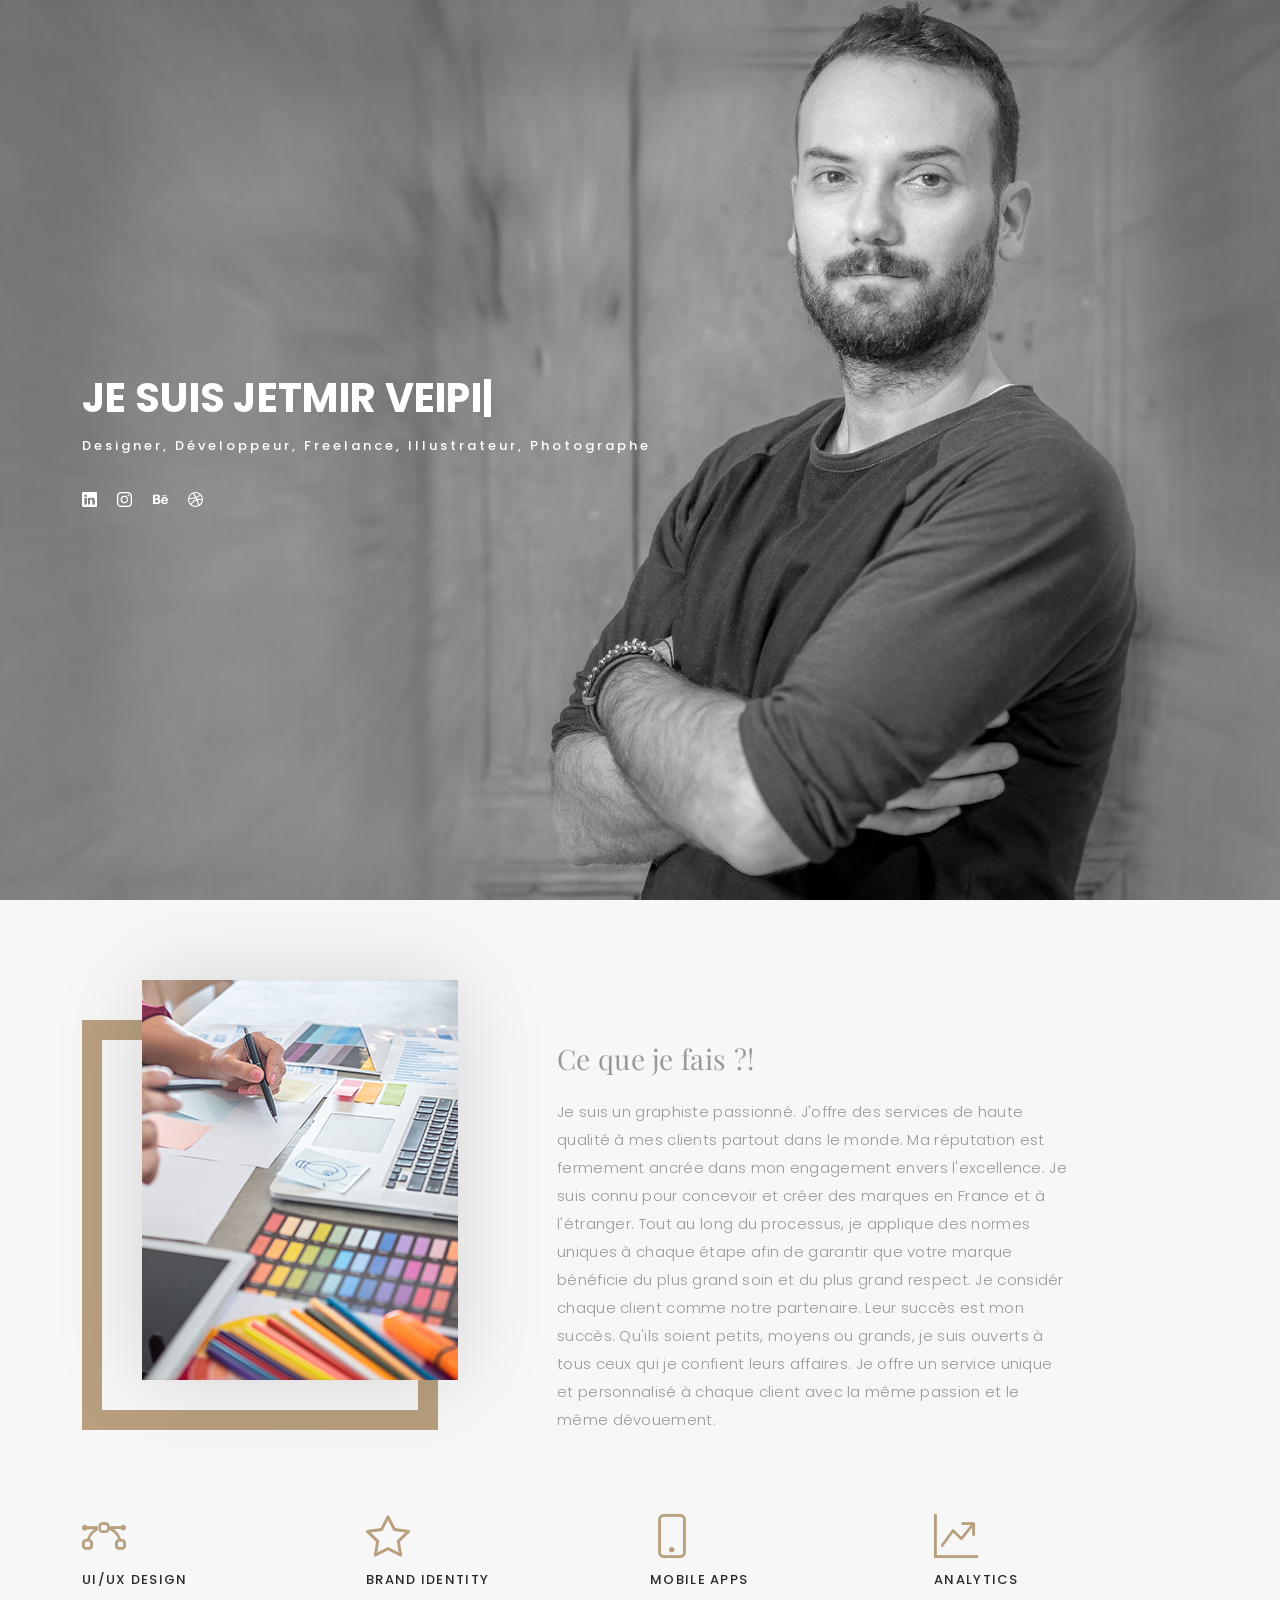
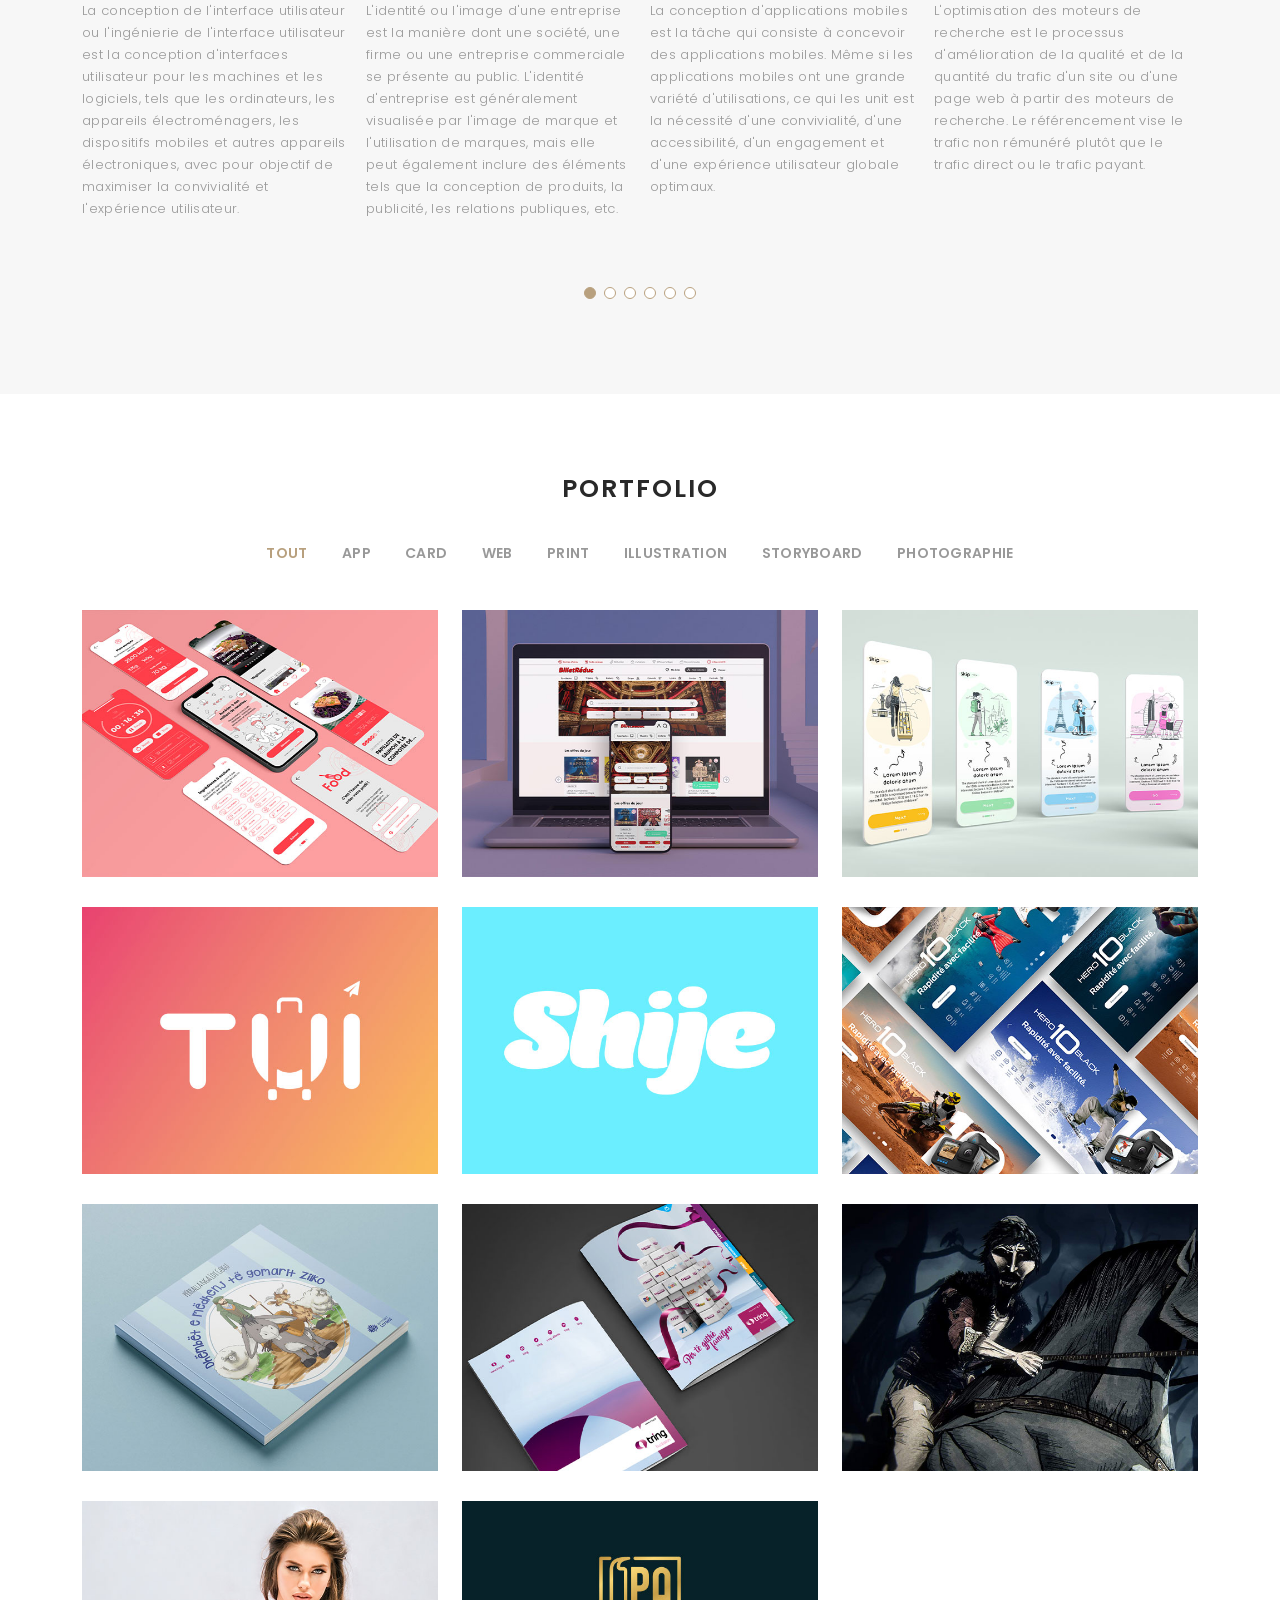
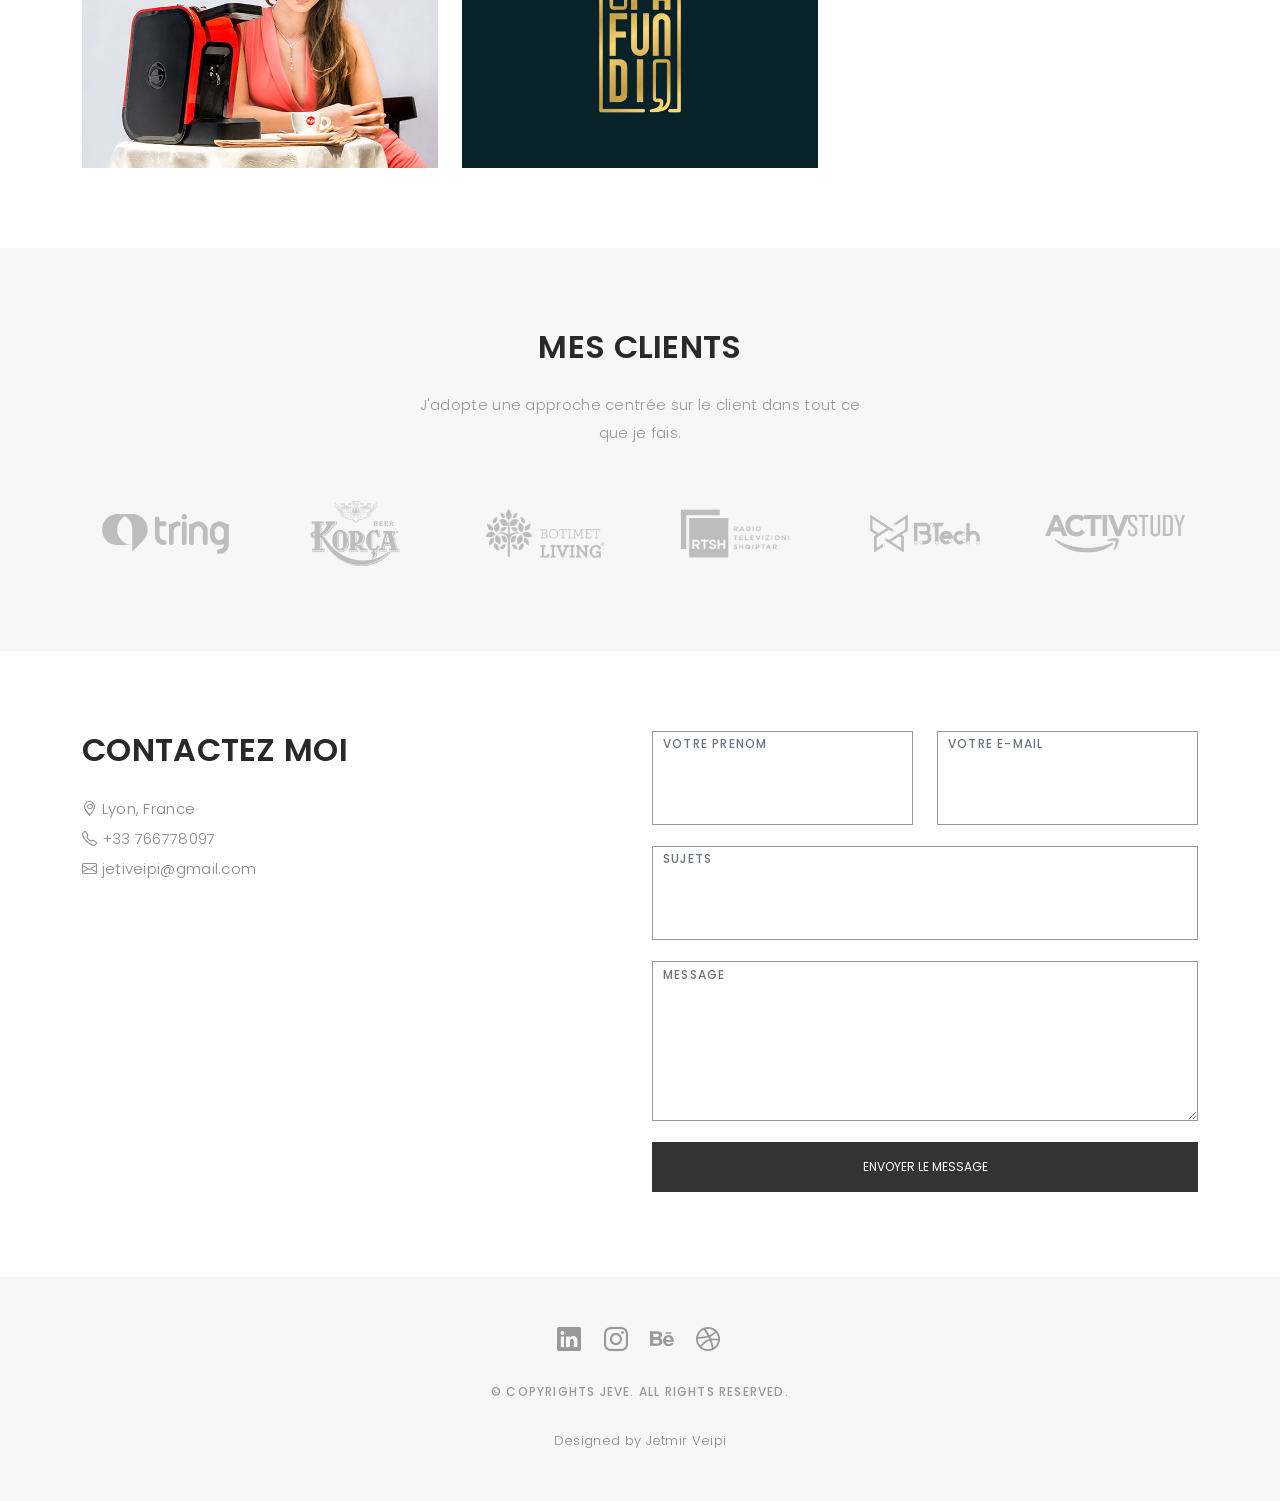
==== commit b339c217: "Add video youtube" ====
--- a/index.html
+++ b/index.html
@@ -40,7 +40,7 @@
   <header id="header" class="fixed-top ">
     <div class="container d-flex align-items-center justify-content-between">
 
-      <a href="index.html" class="logo"><img src="assets/img/JeVe-Icon.png" alt="" class="img-fluid"></a>
+      <a href="index.html" class="logo"><img src="assets/img/logo.png" alt="" class="img-fluid"></a>
       <!-- Uncomment below if you prefer to use an text logo -->
       <!-- <h1 class="logo"><a href="index.html">Folio</a></h1> -->
 
@@ -48,32 +48,15 @@
         <ul>
           <li><a class="nav-link scrollto active" href="#hero">Home</a></li>
           <li><a class="nav-link scrollto" href="#about">À propos de</a></li>
-          <li><a class="nav-link  scrollto" href="#portfolio">Portfolio</a></li>
-          <li><a class="nav-link  scrollto" href="#journal">Blog</a></li>
-          <li class="dropdown"><a href="#"><span>Drop Down</span> <i class="bi bi-chevron-down"></i></a>
-            <ul>
-              <li><a href="#">Drop Down 1</a></li>
-              <li class="dropdown"><a href="#"><span>Deep Drop Down</span> <i class="bi bi-chevron-right"></i></a>
-                <ul>
-                  <li><a href="#">Deep Drop Down 1</a></li>
-                  <li><a href="#">Deep Drop Down 2</a></li>
-                  <li><a href="#">Deep Drop Down 3</a></li>
-                  <li><a href="#">Deep Drop Down 4</a></li>
-                  <li><a href="#">Deep Drop Down 5</a></li>
-                </ul>
-              </li>
-              <li><a href="#">Drop Down 2</a></li>
-              <li><a href="#">Drop Down 3</a></li>
-              <li><a href="#">Drop Down 4</a></li>
-            </ul>
-          </li>
+          <li><a class="nav-link scrollto" href="#portfolio">Portfolio</a></li>
           <li><a class="nav-link scrollto" href="#contact">Contact</a></li>
         </ul>
         <i class="bi bi-list mobile-nav-toggle"></i>
       </nav><!-- .navbar -->
 
     </div>
-  </header><!-- End Header -->
+  </header>
+  <!-- End Header -->
 
   <!-- ======= Hero Section ======= -->
   <div id="hero" class="home">
@@ -111,8 +94,9 @@
           <div class="col-lg-7">
             <div class="about-descr">
 
-              <p class="p-heading">im a ux /ui designer austin based who loves clean, simple & unique design. i also enjoy crafting brand identities, icons, & ilustration work. </p>
-              <p class="separator">To an English person, it will seem like simplified English, as a skeptical Cambridge friend of mine told me what Occidental is. The European languages are members of the same family.English person.</p>
+              <p class="p-heading">Ce que je fais ?! </p>
+              <p class="separator">Je suis un graphiste passionné. J'offre des services de haute qualité à mes clients partout dans le monde. Ma réputation est fermement ancrée dans mon engagement envers l'excellence. Je suis connu pour concevoir et créer des marques en France et à l'étranger. Tout au long du processus, je applique des normes uniques à chaque étape afin de garantir que votre marque bénéficie du plus grand soin et du plus grand respect. Je considér chaque client comme notre partenaire. Leur succès est mon succès. Qu'ils soient petits, moyens ou grands, je suis ouverts à tous ceux qui je confient leurs affaires. Je offre un service unique et personnalisé à chaque client avec la même passion et le même dévouement.                
+              </p>
 
             </div>
 
@@ -132,7 +116,7 @@
               <div class="services-block">
                 <i class="bi bi-bezier"></i>
                 <span>UI/UX DESIGN</span>
-                <p class="separator">To an English person, it will seem like simplified English,told me what </p>
+                <p class="separator">La conception de l'interface utilisateur ou l'ingénierie de l'interface utilisateur est la conception d'interfaces utilisateur pour les machines et les logiciels, tels que les ordinateurs, les appareils électroménagers, les dispositifs mobiles et autres appareils électroniques, avec pour objectif de maximiser la convivialité et l'expérience utilisateur. </p>
               </div>
             </div><!-- End testimonial item -->
 
@@ -140,15 +124,7 @@
               <div class="services-block">
                 <i class="bi bi-star"></i>
                 <span>BRAND IDENTITY</span>
-                <p class="separator">To an English person, it will seem like simplified English,told me what </p>
-              </div>
-            </div><!-- End testimonial item -->
-
-            <div class="swiper-slide">
-              <div class="services-block">
-                <i class="bi bi-vector-pen"></i>
-                <span>WEB DESIGN</span>
-                <p class="separator">To an English person, it will seem like simplified English,told me what </p>
+                <p class="separator">L'identité ou l'image d'une entreprise est la manière dont une société, une firme ou une entreprise commerciale se présente au public. L'identité d'entreprise est généralement visualisée par l'image de marque et l'utilisation de marques, mais elle peut également inclure des éléments tels que la conception de produits, la publicité, les relations publiques, etc.</p>
               </div>
             </div><!-- End testimonial item -->
 
@@ -156,7 +132,7 @@
               <div class="services-block">
                 <i class="bi bi-phone"></i>
                 <span>MOBILE APPS</span>
-                <p class="separator">To an English person, it will seem like simplified English,told me what </p>
+                <p class="separator">La conception d'applications mobiles est la tâche qui consiste à concevoir des applications mobiles. Même si les applications mobiles ont une grande variété d'utilisations, ce qui les unit est la nécessité d'une convivialité, d'une accessibilité, d'un engagement et d'une expérience utilisateur globale optimaux.</p>
               </div>
             </div><!-- End testimonial item -->
 
@@ -164,7 +140,7 @@
               <div class="services-block">
                 <i class="bi bi-graph-up-arrow"></i>
                 <span>Analytics</span>
-                <p class="separator">To an English person, it will seem like simplified English,told me what </p>
+                <p class="separator">L'optimisation des moteurs de recherche est le processus d'amélioration de la qualité et de la quantité du trafic d'un site ou d'une page web à partir des moteurs de recherche. Le référencement vise le trafic non rémunéré plutôt que le trafic direct ou le trafic payant. </p>
               </div>
             </div><!-- End testimonial item -->
 
@@ -172,7 +148,7 @@
               <div class="services-block">
                 <i class="bi bi-brush"></i>
                 <span>Illustration</span>
-                <p class="separator">To an English person, it will seem like simplified English,told me what </p>
+                <p class="separator">Une illustration est une décoration, une interprétation ou une explication visuelle d'un texte, d'un concept ou d'un processus, conçue pour être intégrée dans des médias imprimés et numériques publiés, tels que des affiches, des dépliants, des magazines, des livres, du matériel pédagogique, des animations, des jeux vidéo et des films. Une illustration est généralement créée par un illustrateur. </p>
               </div>
             </div><!-- End testimonial item -->
 
@@ -180,7 +156,7 @@
               <div class="services-block">
                 <i class="bi bi-camera"></i>
                 <span>PHOTOGRAPHY</span>
-                <p class="separator">To an English person, it will seem like simplified English,told me what </p>
+                <p class="separator">De vraies personnes, capturées. La photographie a le pouvoir de refléter le monde qui nous entoure, de donner la parole aux individus et aux groupes au sein de nos communautés - et surtout - de raconter leur histoire. </p>
               </div>
             </div><!-- End testimonial item -->
 
@@ -197,7 +173,7 @@
 
       <div class="container">
         <div class="section-title text-center">
-          <h2>Mon Portfolio</h2>
+          <h2>Portfolio</h2>
         </div>
       </div>
 
@@ -210,7 +186,10 @@
               <li data-filter=".filter-app">App</li>
               <li data-filter=".filter-card">Card</li>
               <li data-filter=".filter-web">Web</li>
-              <li data-filter=".filter-photo">Photographe</li>
+              <li data-filter=".filter-print">Print</li>
+              <li data-filter=".filter-illustration">Illustration</li>
+              <li data-filter=".filter-storyboard">Storyboard</li>
+              <li data-filter=".filter-photographie">Photographie</li>
             </ul>
           </div>
         </div>
@@ -220,60 +199,150 @@
           <div class="col-lg-4 col-md-6 portfolio-item filter-app">
             <img src="assets/img/portfolio/portfolio-1.jpg" class="img-fluid" alt="">
             <div class="portfolio-info">
-              <h4>App 1</h4>
-              <p>App</p>
-              <a href="assets/img/portfolio/portfolio-1.jpg" data-gallery="portfolioGallery" class="portfolio-lightbox preview-link" title="App 1"><i class="bx bx-plus"></i></a>
-              <a href="portfolio-details.html" class="details-link" title="More Details"><i class="bx bx-link"></i></a>
+              <h4>FoodApp</h4>
+              <div class="container__icons">
+                <a href="assets/img/portfolio/portfolio-1.jpg" data-gallery="portfolioGallery" class="portfolio-lightbox preview-link" title="FoodApp"><i class="bx bx-plus"></i></a>
+                <a href="portfolio-details-FoodApp.html" class="details-link" title="More Details"><i class="bx bx-link"></i></a>
+              </div>
+              <div>
+                <p>FoodApp est un concept d'application pour téléphones intelligents qui propose différentes recettes de cuisine suggérant les calories.</p>
+              </div>
             </div>
           </div>
 
           <div class="col-lg-4 col-md-6 portfolio-item filter-web">
             <img src="assets/img/portfolio/portfolio-2.jpg" class="img-fluid" alt="">
             <div class="portfolio-info">
-              <h4>Web 3</h4>
-              <p>Web</p>
-              <a href="assets/img/portfolio/portfolio-2.jpg" data-gallery="portfolioGallery" class="portfolio-lightbox preview-link" title="Web 3"><i class="bx bx-plus"></i></a>
-              <a href="portfolio-details.html" class="details-link" title="More Details"><i class="bx bx-link"></i></a>
+              <h4>BilletRéduc</h4>
+              <div class="container__icons">
+                <a href="assets/img/portfolio/portfolio-2.jpg" data-gallery="portfolioGallery" class="portfolio-lightbox preview-link" title="BilletRéduc"><i class="bx bx-plus"></i></a>
+                <a href="portfolio-details-BilletRéduc.html" class="details-link" title="More Details"><i class="bx bx-link"></i></a>
+              </div>
+              <div>
+                <p>BilletRéduc est un site internet qui propose des billets à prix raisonnables pour des événements, théâtres, spectacles, etc.</p>
+              </div>
             </div>
           </div>
 
           <div class="col-lg-4 col-md-6 portfolio-item filter-app">
             <img src="assets/img/portfolio/portfolio-3.jpg" class="img-fluid" alt="">
             <div class="portfolio-info">
-              <h4>App 2</h4>
-              <p>App</p>
-              <a href="assets/img/portfolio/portfolio-3.jpg" data-gallery="portfolioGallery" class="portfolio-lightbox preview-link" title="App 2"><i class="bx bx-plus"></i></a>
-              <a href="portfolio-details.html" class="details-link" title="More Details"><i class="bx bx-link"></i></a>
-            </div>
+              <h4>Introduction App</h4>
+              <div class="container__icons">
+                <a href="assets/img/portfolio/portfolio-3.jpg" data-gallery="portfolioGallery" class="portfolio-lightbox preview-link" title="Introduction App"><i class="bx bx-plus"></i></a>
+              <a href="portfolio-details-IntroductionApp.html" class="details-link" title="More Details"><i class="bx bx-link"></i></a>
+              </div>
+              <div>
+                <p>Il s'agit d'un concept d'introduction à une application de voyage.</p>
+              </div>
+              </div>
           </div>
 
           <div class="col-lg-4 col-md-6 portfolio-item filter-card">
             <img src="assets/img/portfolio/portfolio-4.jpg" class="img-fluid" alt="">
             <div class="portfolio-info">
-              <h4>Card 2</h4>
-              <p>Card</p>
-              <a href="assets/img/portfolio/portfolio-4.jpg" data-gallery="portfolioGallery" class="portfolio-lightbox preview-link" title="Card 2"><i class="bx bx-plus"></i></a>
-              <a href="portfolio-details.html" class="details-link" title="More Details"><i class="bx bx-link"></i></a>
+              <h4>TUI</h4>
+              <div class="container__icons">
+                <a href="assets/img/portfolio/portfolio-4.jpg" data-gallery="portfolioGallery" class="portfolio-lightbox preview-link" title="TUI"><i class="bx bx-plus"></i></a>
+                <a href="portfolio-details-TUI.html" class="details-link" title="More Details"><i class="bx bx-link"></i></a>
+              </div>
+              <div>
+                <p>TUI est une agence de voyage française qui propose des services en ligne.</p>
+              </div>
             </div>
           </div>
 
           <div class="col-lg-4 col-md-6 portfolio-item filter-web">
             <img src="assets/img/portfolio/portfolio-5.jpg" class="img-fluid" alt="">
             <div class="portfolio-info">
-              <h4>Web 2</h4>
-              <p>Web</p>
-              <a href="assets/img/portfolio/portfolio-5.jpg" data-gallery="portfolioGallery" class="portfolio-lightbox preview-link" title="Web 2"><i class="bx bx-plus"></i></a>
-              <a href="portfolio-details.html" class="details-link" title="More Details"><i class="bx bx-link"></i></a>
-            </div>
-          </div>
-
-          <div class="col-lg-4 col-md-6 portfolio-item filter-app">
+              <h4>Shije</h4>
+              <div class="container__icons">
+                <a href="assets/img/portfolio/portfolio-5.jpg" data-gallery="portfolioGallery" class="portfolio-lightbox preview-link" title="Shije"><i class="bx bx-plus"></i></a>
+                <a href="portfolio-details-Shije.html" class="details-link" title="More Details"><i class="bx bx-link"></i></a>
+              </div>
+              <div>
+                <p>"Shije" est un magazine albanais spécialisé dans les articles sur la gastronomie locale et mondiale.</p>
+              </div>
+            </div>
+          </div>
+
+          <div class="col-lg-4 col-md-6 portfolio-item filter-web">
             <img src="assets/img/portfolio/portfolio-6.jpg" class="img-fluid" alt="">
             <div class="portfolio-info">
-              <h4>App 3</h4>
-              <p>App</p>
-              <a href="assets/img/portfolio/portfolio-6.jpg" data-gallery="portfolioGallery" class="portfolio-lightbox preview-link" title="App 3"><i class="bx bx-plus"></i></a>
-              <a href="portfolio-details.html" class="details-link" title="More Details"><i class="bx bx-link"></i></a>
+              <h4>GoPro Hero 10</h4>
+              <div class="container__icons">
+                <a href="assets/img/portfolio/portfolio-6.jpg" data-gallery="portfolioGallery" class="portfolio-lightbox preview-link" title="GoPro Hero 10"><i class="bx bx-plus"></i></a>
+                <a href="portfolio-details-GoPro-Hero-10.html" class="details-link" title="More Details"><i class="bx bx-link"></i></a>
+              </div>
+              <div>
+                <p>Conceptualisation de la fonction d'une roulette pour GoPro Hero 10 pour un site web.</p>
+              </div>
+            </div>
+          </div>
+
+          <div class="col-lg-4 col-md-6 portfolio-item filter-illustration">
+            <img src="assets/img/portfolio/portfolio-7.jpg" class="img-fluid" alt="">
+            <div class="portfolio-info">
+              <h4>Grandes dents d'âne Zilko</h4>
+              <div class="container__icons">
+                <a href="assets/img/portfolio/portfolio-7.jpg" data-gallery="portfolioGallery" class="portfolio-lightbox preview-link" title="Grandes dents d'âne Zilko"><i class="bx bx-plus"></i></a>
+                <a href="portfolio-details-Zilko-Book.html" class="details-link" title="More Details"><i class="bx bx-link"></i></a>
+              </div>
+              <div><p>Un livre conçu et adapté avec des contes pour enfants savamment illustrés.</p></div>
+            </div>
+          </div>
+
+          <div class="col-lg-4 col-md-6 portfolio-item filter-print">
+            <img src="assets/img/portfolio/portfolio-8.jpg" class="img-fluid" alt="">
+            <div class="portfolio-info">
+              <h4>Brochure pour Tring</h4>
+              <div class="container__icons">
+                <a href="assets/img/portfolio/portfolio-8.jpg" data-gallery="portfolioGallery" class="portfolio-lightbox preview-link" title="Brochure pour Tring"><i class="bx bx-plus"></i></a>
+                <a href="portfolio-details-Brochure-Tring.html" class="details-link" title="More Details"><i class="bx bx-link"></i></a>
+              </div>
+              <div>
+                <p>"Tring" est une entreprise albanaise leader dans les services de télévision payante et les services Internet.</p>
+              </div>
+            </div>
+          </div>
+
+          <div class="col-lg-4 col-md-6 portfolio-item filter-storyboard">
+            <img src="assets/img/portfolio/portfolio-9.jpg" class="img-fluid" alt="">
+            <div class="portfolio-info">
+              <h4>Serment de Constantin</h4>
+              <div class="container__icons">
+                <a href="assets/img/portfolio/portfolio-9.jpg" data-gallery="portfolioGallery" class="portfolio-lightbox preview-link" title="Serment de Constantin"><i class="bx bx-plus"></i></a>
+                <a href="portfolio-details-Costantie-Storyboard.html" class="details-link" title="More Details"><i class="bx bx-link"></i></a>
+              </div>
+              <div>
+                <p>Storyboard pour le film d'animation 3d intitulé Serment de Constantin</p>
+              </div>
+            </div>
+          </div>
+
+          <div class="col-lg-4 col-md-6 portfolio-item filter-photographie">
+            <img src="assets/img/portfolio/portfolio-10.jpg" class="img-fluid" alt="">
+            <div class="portfolio-info">
+              <h4>Photographe</h4>
+              <div class="container__icons">
+                <a href="assets/img/portfolio/portfolio-10.jpg" data-gallery="portfolioGallery" class="portfolio-lightbox preview-link" title="Photographe"><i class="bx bx-plus"></i></a>
+                <a href="portfolio-details-Photo.html" class="details-link" title="More Details"><i class="bx bx-link"></i></a>
+              </div>
+               <div>
+                <p>Différentes photos pour des mariages ou pour des campagnes publicitaires.</p>
+              </div>
+            </div>
+          </div>
+
+          <div class="col-lg-4 col-md-6 portfolio-item filter-card">
+            <img src="assets/img/portfolio/portfolio-11.jpg" class="img-fluid" alt="">
+            <div class="portfolio-info">
+              <h4>PAFUNDI</h4>
+              <div class="container__icons">
+                <a href="assets/img/portfolio/portfolio-11.jpg" data-gallery="portfolioGallery" class="portfolio-lightbox preview-link" title="PAFUNDI"><i class="bx bx-plus"></i></a>
+                <a href="portfolio-details-PAFUNDI.html" class="details-link" title="More Details"><i class="bx bx-link"></i></a>
+              </div>
+              <p>PAFUNDI est une marque indépendante de Laetitia (indépendante) qui propose différents services tels que : édition de contenus, traductions, conseil artistique,</p>
             </div>
           </div>
 
@@ -289,182 +358,33 @@
           <div class="row justify-content-center text-center mb-4">
             <div class="col-5">
               <h2>MES CLIENTS</h2>
-              <p>Lorem ipsum dolor sit amet consectetur adipisicing elit explicabo inventore.</p>
+              <p>J'adopte une approche centrée sur le client dans tout ce que je fais.</p>
             </div>
           </div>
           <div class="row">
             <div class="col-4 col-sm-4 col-md-2">
-              <a href="#" class="client-logo"><img src="assets/img/logo-adobe.png" alt="Image" class="img-fluid"></a>
+              <a href="#" class="client-logo"><img src="assets/img/logo-tring.png" alt="Image" class="img-fluid"></a>
             </div>
             <div class="col-4 col-sm-4 col-md-2">
-              <a href="#" class="client-logo"><img src="assets/img/logo-uber.png" alt="Image" class="img-fluid"></a>
+              <a href="#" class="client-logo"><img src="assets/img/logo-korca.png" alt="Image" class="img-fluid"></a>
             </div>
             <div class="col-4 col-sm-4 col-md-2">
-              <a href="#" class="client-logo"><img src="assets/img/logo-apple.png" alt="Image" class="img-fluid"></a>
+              <a href="#" class="client-logo"><img src="assets/img/logo-living.png" alt="Image" class="img-fluid"></a>
             </div>
             <div class="col-4 col-sm-4 col-md-2">
-              <a href="#" class="client-logo"><img src="assets/img/logo-netflix.png" alt="Image" class="img-fluid"></a>
+              <a href="#" class="client-logo"><img src="assets/img/logo-rtsh.png" alt="Image" class="img-fluid"></a>
             </div>
             <div class="col-4 col-sm-4 col-md-2">
-              <a href="#" class="client-logo"><img src="assets/img/logo-nike.png" alt="Image" class="img-fluid"></a>
+              <a href="#" class="client-logo"><img src="assets/img/logo-btech.png" alt="Image" class="img-fluid"></a>
             </div>
             <div class="col-4 col-sm-4 col-md-2">
-              <a href="#" class="client-logo"><img src="assets/img/logo-google.png" alt="Image" class="img-fluid"></a>
+              <a href="#" class="client-logo"><img src="assets/img/logo-activstudy.png" alt="Image" class="img-fluid"></a>
             </div>
 
           </div>
         </div>
       </section><!-- End Clients Section -->
 
-    <!-- ======= Testimonials Section ======= -->
-<section id="testimonials" class="testimonials section-bg">
-  <div class="container" data-aos="fade-up">
-
-    <div class="section-title">
-      <h2>TÉMOIGNAGES</h2>
-    </div>
-
-    <div class="testimonials-slider swiper" data-aos="fade-up" data-aos-delay="100">
-      <div class="swiper-wrapper">
-
-        <div class="swiper-slide">
-          <div class="testimonial-item">
-            <img src="assets/img/testimonials/testimonials-1.jpg" class="testimonial-img" alt="">
-            <h3>Saul Goodman</h3>
-            <h4>Ceo &amp; Founder</h4>
-            <p>
-              <i class="bx bxs-quote-alt-left quote-icon-left"></i>
-              Proin iaculis purus consequat sem cure digni ssim donec porttitora entum suscipit rhoncus. Accusantium quam, ultricies eget id, aliquam eget nibh et. Maecen aliquam, risus at semper.
-              <i class="bx bxs-quote-alt-right quote-icon-right"></i>
-            </p>
-          </div>
-        </div><!-- End testimonial item -->
-
-        <div class="swiper-slide">
-          <div class="testimonial-item">
-            <img src="assets/img/testimonials/testimonials-2.jpg" class="testimonial-img" alt="">
-            <h3>Sara Wilsson</h3>
-            <h4>Designer</h4>
-            <p>
-              <i class="bx bxs-quote-alt-left quote-icon-left"></i>
-              Export tempor illum tamen malis malis eram quae irure esse labore quem cillum quid cillum eram malis quorum velit fore eram velit sunt aliqua noster fugiat irure amet legam anim culpa.
-              <i class="bx bxs-quote-alt-right quote-icon-right"></i>
-            </p>
-          </div>
-        </div><!-- End testimonial item -->
-
-        <div class="swiper-slide">
-          <div class="testimonial-item">
-            <img src="assets/img/testimonials/testimonials-3.jpg" class="testimonial-img" alt="">
-            <h3>Jena Karlis</h3>
-            <h4>Store Owner</h4>
-            <p>
-              <i class="bx bxs-quote-alt-left quote-icon-left"></i>
-              Enim nisi quem export duis labore cillum quae magna enim sint quorum nulla quem veniam duis minim tempor labore quem eram duis noster aute amet eram fore quis sint minim.
-              <i class="bx bxs-quote-alt-right quote-icon-right"></i>
-            </p>
-          </div>
-        </div><!-- End testimonial item -->
-
-        <div class="swiper-slide">
-          <div class="testimonial-item">
-            <img src="assets/img/testimonials/testimonials-4.jpg" class="testimonial-img" alt="">
-            <h3>Matt Brandon</h3>
-            <h4>Freelancer</h4>
-            <p>
-              <i class="bx bxs-quote-alt-left quote-icon-left"></i>
-              Fugiat enim eram quae cillum dolore dolor amet nulla culpa multos export minim fugiat minim velit minim dolor enim duis veniam ipsum anim magna sunt elit fore quem dolore labore illum veniam.
-              <i class="bx bxs-quote-alt-right quote-icon-right"></i>
-            </p>
-          </div>
-        </div><!-- End testimonial item -->
-
-        <div class="swiper-slide">
-          <div class="testimonial-item">
-            <img src="assets/img/testimonials/testimonials-5.jpg" class="testimonial-img" alt="">
-            <h3>John Larson</h3>
-            <h4>Entrepreneur</h4>
-            <p>
-              <i class="bx bxs-quote-alt-left quote-icon-left"></i>
-              Quis quorum aliqua sint quem legam fore sunt eram irure aliqua veniam tempor noster veniam enim culpa labore duis sunt culpa nulla illum cillum fugiat legam esse veniam culpa fore nisi cillum quid.
-              <i class="bx bxs-quote-alt-right quote-icon-right"></i>
-            </p>
-          </div>
-        </div><!-- End testimonial item -->
-
-      </div>
-      <div class="swiper-pagination"></div>
-    </div>
-
-  </div>
-</section><!-- End Testimonials Section -->
-
-<!-- ======= Journal Section ======= -->
-<div id="journal" class="text-left paddsection">
-
-  <div class="container">
-    <div class="section-title text-center">
-      <h2>journal</h2>
-    </div>
-  </div>
-  <div class="container">
-    <div class="journal-block">
-      <div class="row">
-
-        <div class="col-lg-4 col-md-6">
-          <div class="journal-info">
-
-            <a href="blog-single.html"><img src="assets/img/blog-post-1.jpg" class="img-responsive" alt="img"></a>
-
-            <div class="journal-txt">
-
-              <h4><a href="blog-single.html">SO LETS MAKE THE MOST IS BEAUTIFUL</a></h4>
-              <p class="separator">To an English person, it will seem like simplified English
-              </p>
-
-            </div>
-
-          </div>
-        </div>
-
-        <div class="col-lg-4 col-md-6">
-          <div class="journal-info">
-
-            <a href="blog-single.html"><img src="assets/img/blog-post-2.jpg" class="img-responsive" alt="img"></a>
-
-            <div class="journal-txt">
-
-              <h4><a href="blog-single.html">WE'RE GONA MAKE DREAMS COMES</a></h4>
-              <p class="separator">To an English person, it will seem like simplified English
-              </p>
-
-            </div>
-
-          </div>
-        </div>
-
-        <div class="col-lg-4 col-md-6">
-          <div class="journal-info">
-
-            <a href="blog-single.html"><img src="assets/img/blog-post-3.jpg" class="img-responsive" alt="img"></a>
-
-            <div class="journal-txt">
-
-              <h4><a href="blog-single.html">NEW LIFE CIVILIZATIONS TO BOLDLY</a></h4>
-              <p class="separator">To an English person, it will seem like simplified English
-              </p>
-
-            </div>
-
-          </div>
-        </div>
-
-      </div>
-    </div>
-  </div>
-
-</div><!-- End Journal Section -->
-            
     <!-- ======= Contact Section ======= -->
     <div id="contact" class="paddsection">
       <div class="container">
@@ -556,7 +476,7 @@
         Licensing information: https://bootstrapmade.com/license/
         Purchase the pro version with working PHP/AJAX contact form: https://bootstrapmade.com/buy/?theme=Folio
       -->
-        Designed by <a href="https://bootstrapmade.com/">Jetmir Veipi</a>
+        Designed by <a>Jetmir Veipi</a>
       </div>
 
     </div>
--- a/assets/css/style.css
+++ b/assets/css/style.css
@@ -36,6 +36,12 @@
   font-weight: 600;
 }
 
+h3 {
+  font-weight: 600;
+  font-size: 25px;
+  margin-bottom: 20px;
+}
+
 h4 {
   color: #292929;
   font-size: 14px;
@@ -749,6 +755,7 @@
   bottom: 20px;
 }
 
+
 /*--------------------------------------------------------------
 # Portfolio Details
 --------------------------------------------------------------*/
@@ -813,6 +820,30 @@
 .portfolio-details .portfolio-description p {
   padding: 0;
 }
+#portfolio .portfolio-container .container__icons{
+  top: 30px;
+  right: 5px;
+  position: absolute;
+}
+
+.video_div{
+  margin-left: -210px;
+  margin-right: auto;
+  margin-left: auto;
+  padding-bottom: 80px;
+  padding-top: 40px;
+  box-sizing: border-box;
+}
+
+@media (max-width:1199px){
+  .video_div{
+    margin-left: -270px;
+  } 
+}
+
+
+
+
 
 /*--------------------------------------------------------------
 # Testimonials
@@ -895,11 +926,11 @@
   height: 12px;
   background-color: #fff;
   opacity: 1;
-  border: 1px solid #0563bb;
+  border: 1px solid #b59e7c;
 }
 
 .testimonials .swiper-pagination .swiper-pagination-bullet-active {
-  background-color: #0563bb;
+  background-color: #b59e7c;
 }
 
 .container-client {
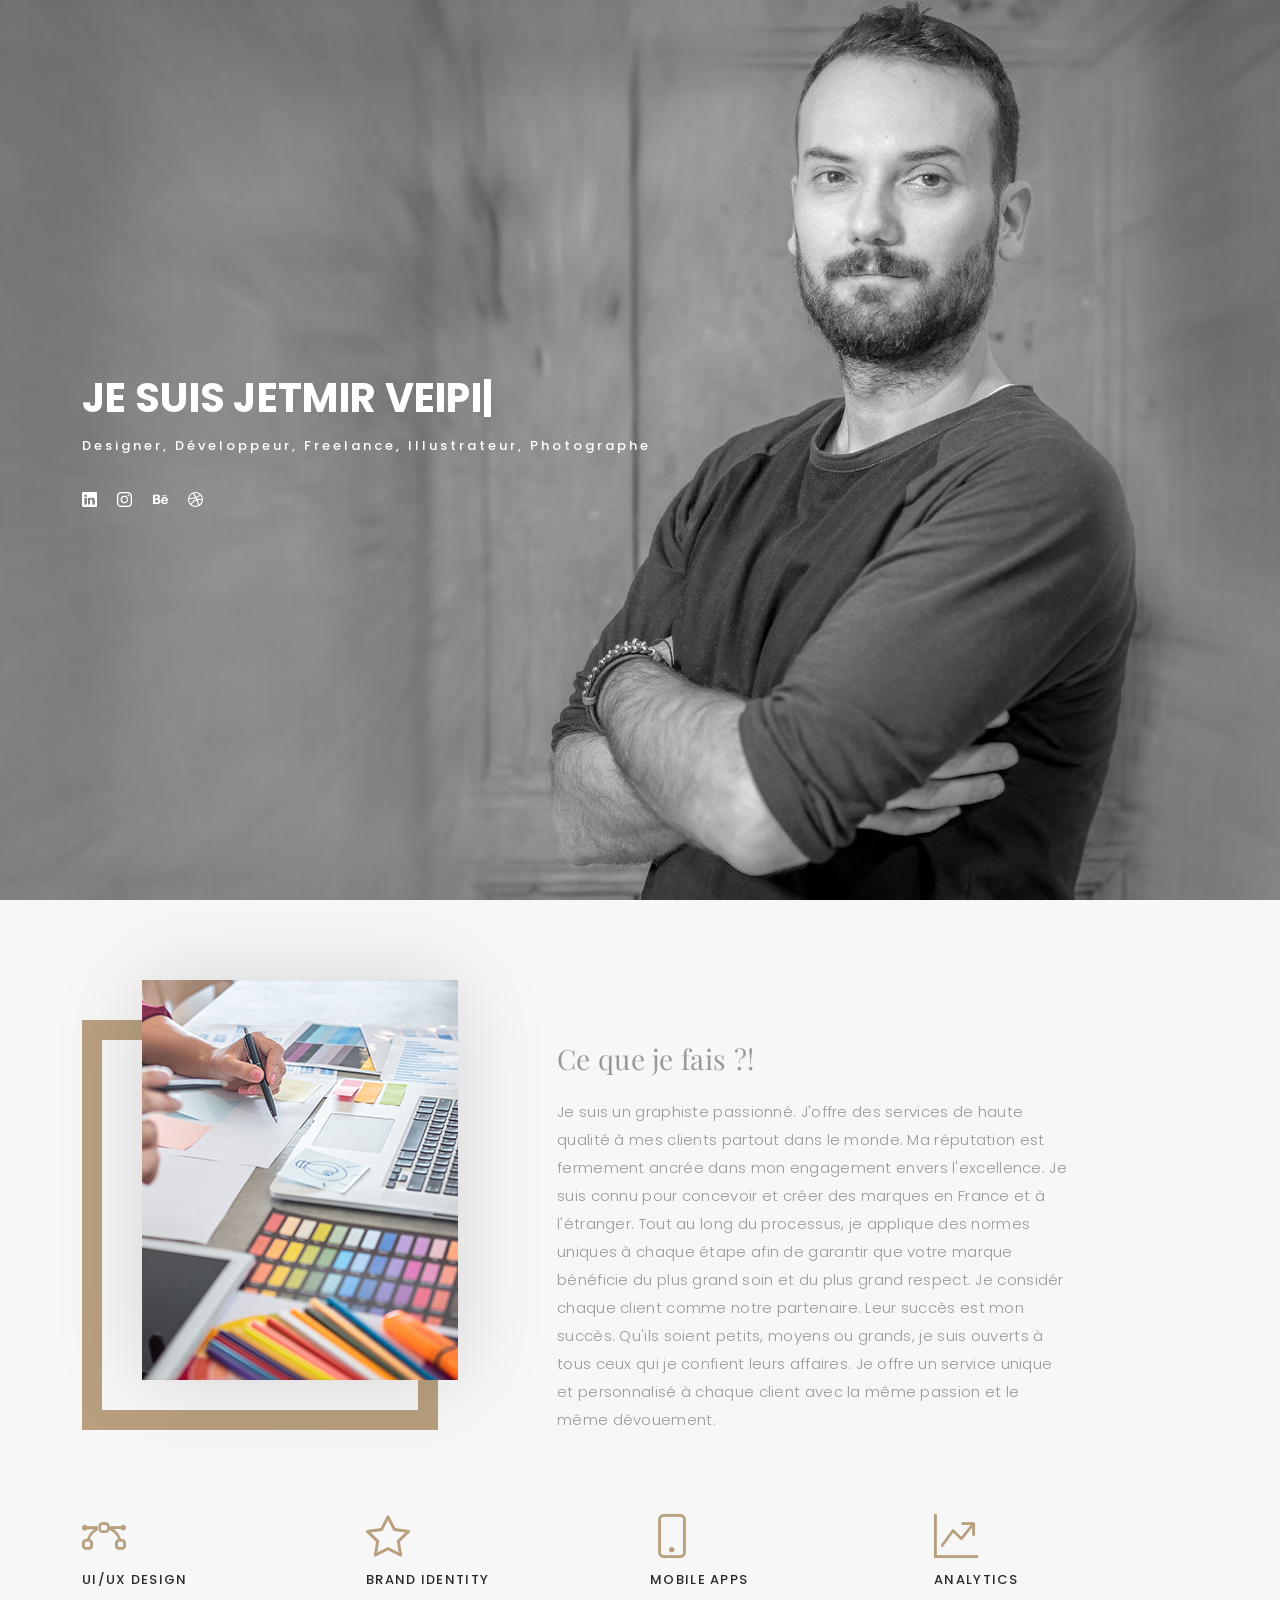
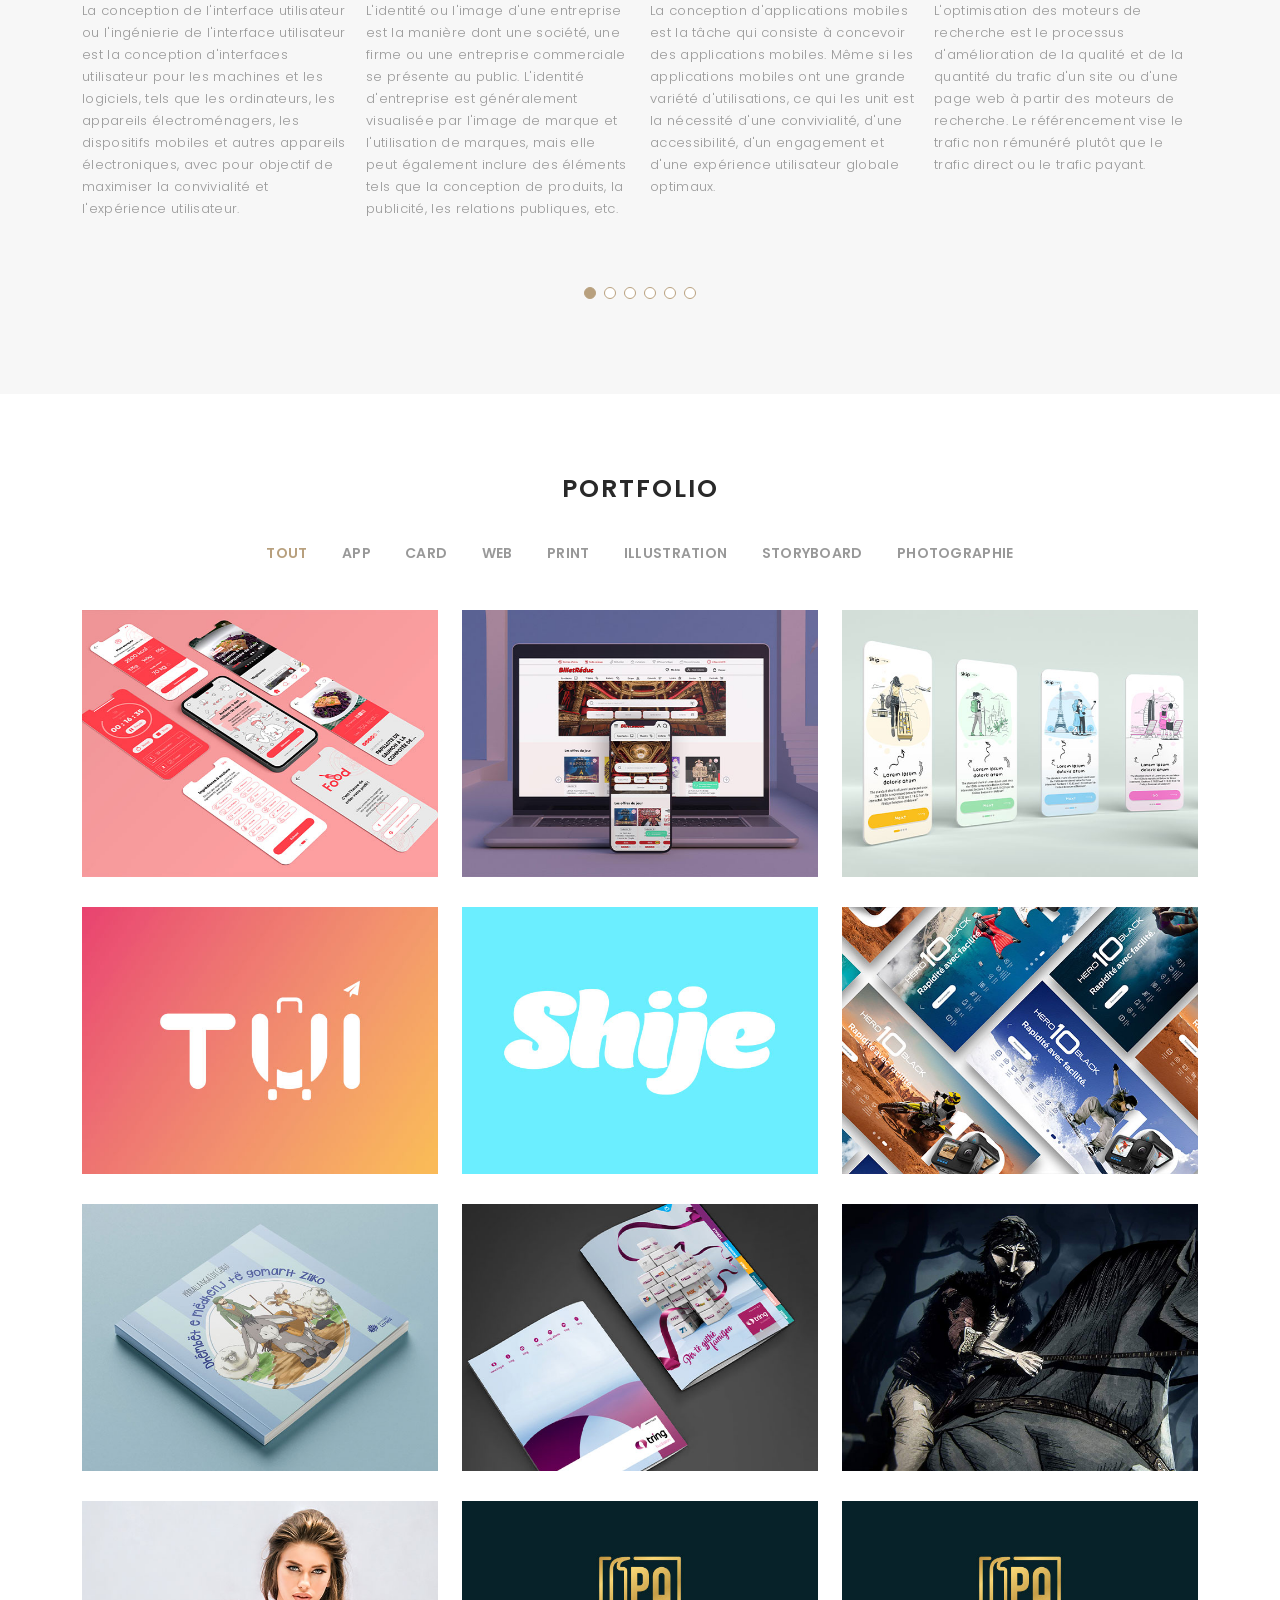
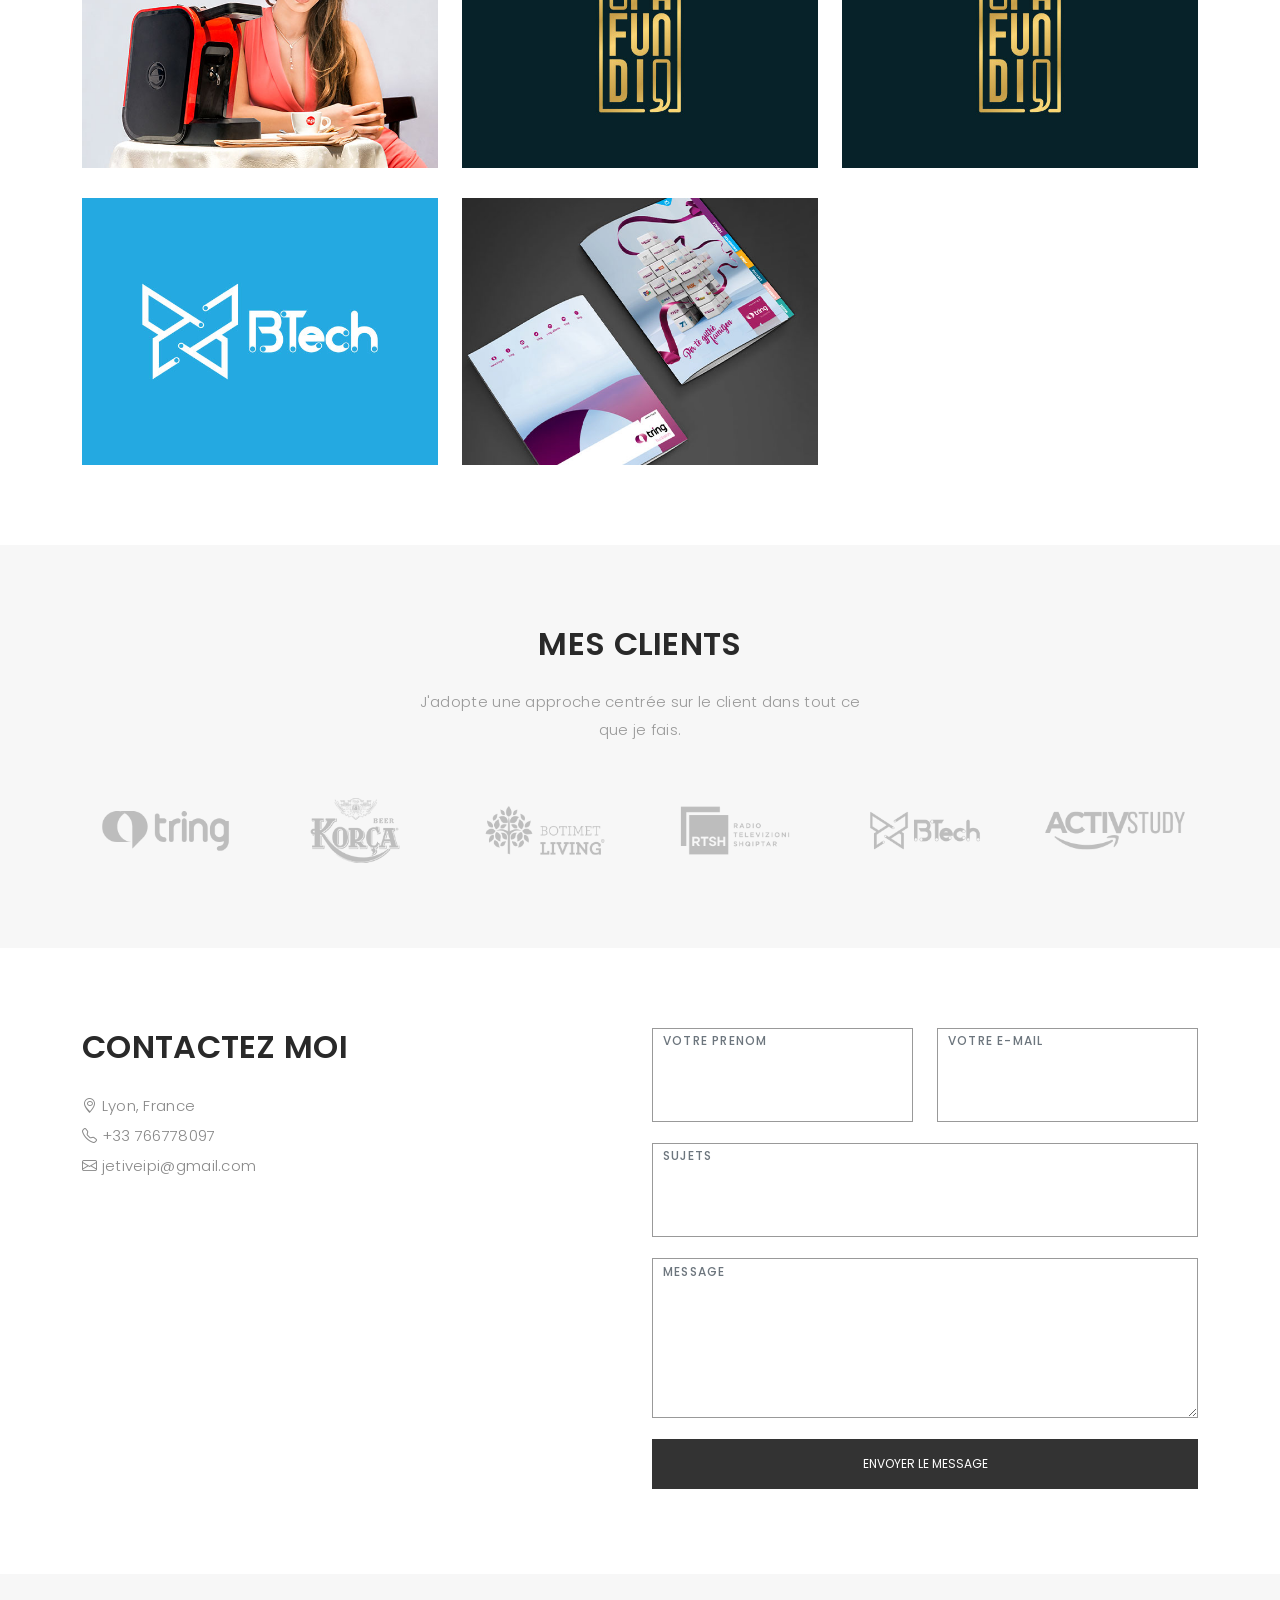
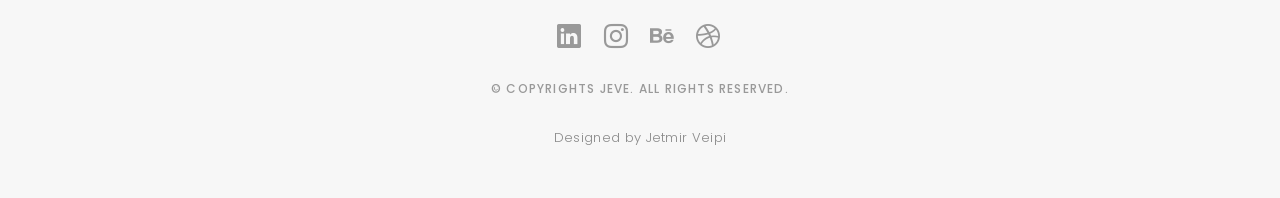
==== commit 97ef5308: "adding videos" ====
--- a/index.html
+++ b/index.html
@@ -346,6 +346,44 @@
             </div>
           </div>
 
+          <div class="col-lg-4 col-md-6 portfolio-item filter-illustration">
+            <img src="assets/img/portfolio/portfolio-12.jpg" class="img-fluid" alt="">
+            <div class="portfolio-info">
+              <h4>Ouiactive E-learbning App</h4>
+              <div class="container__icons">
+                <a href="assets/img/portfolio/portfolio-12.jpg" data-gallery="portfolioGallery" class="portfolio-lightbox preview-link" title="Ouiactive E-learbning App"><i class="bx bx-plus"></i></a>
+                <a href="portfolio-details-Zilko-Book.html" class="details-link" title="More Details"><i class="bx bx-link"></i></a>
+              </div>
+              <div><p>!!!!!!!!!!!!!!!</p></div>
+            </div>
+          </div>
+
+          <div class="col-lg-4 col-md-6 portfolio-item filter-card">
+            <img src="assets/img/portfolio/portfolio-13.jpg" class="img-fluid" alt="">
+            <div class="portfolio-info">
+              <h4>BTech</h4>
+              <div class="container__icons">
+                <a href="assets/img/portfolio/portfolio-13.jpg" data-gallery="portfolioGallery" class="portfolio-lightbox preview-link" title="BTech"><i class="bx bx-plus"></i></a>
+                <a href="portfolio-details-PAFUNDI.html" class="details-link" title="More Details"><i class="bx bx-link"></i></a>
+              </div>
+              <p>!!!!!!!!!!!!!!!</p>
+            </div>
+          </div>
+
+          <div class="col-lg-4 col-md-6 portfolio-item filter-print">
+            <img src="assets/img/portfolio/portfolio-8.jpg" class="img-fluid" alt="">
+            <div class="portfolio-info">
+              <h4>Grazia Albania</h4>
+              <div class="container__icons">
+                <a href="assets/img/portfolio/portfolio-8.jpg" data-gallery="portfolioGallery" class="portfolio-lightbox preview-link" title="Brochure pour Tring"><i class="bx bx-plus"></i></a>
+                <a href="portfolio-details-Brochure-Tring.html" class="details-link" title="More Details"><i class="bx bx-link"></i></a>
+              </div>
+              <div>
+                <p>"Tring" est une entreprise albanaise leader dans les services de télévision payante et les services Internet.</p>
+              </div>
+            </div>
+          </div>
+
         </div>
 
       </div>
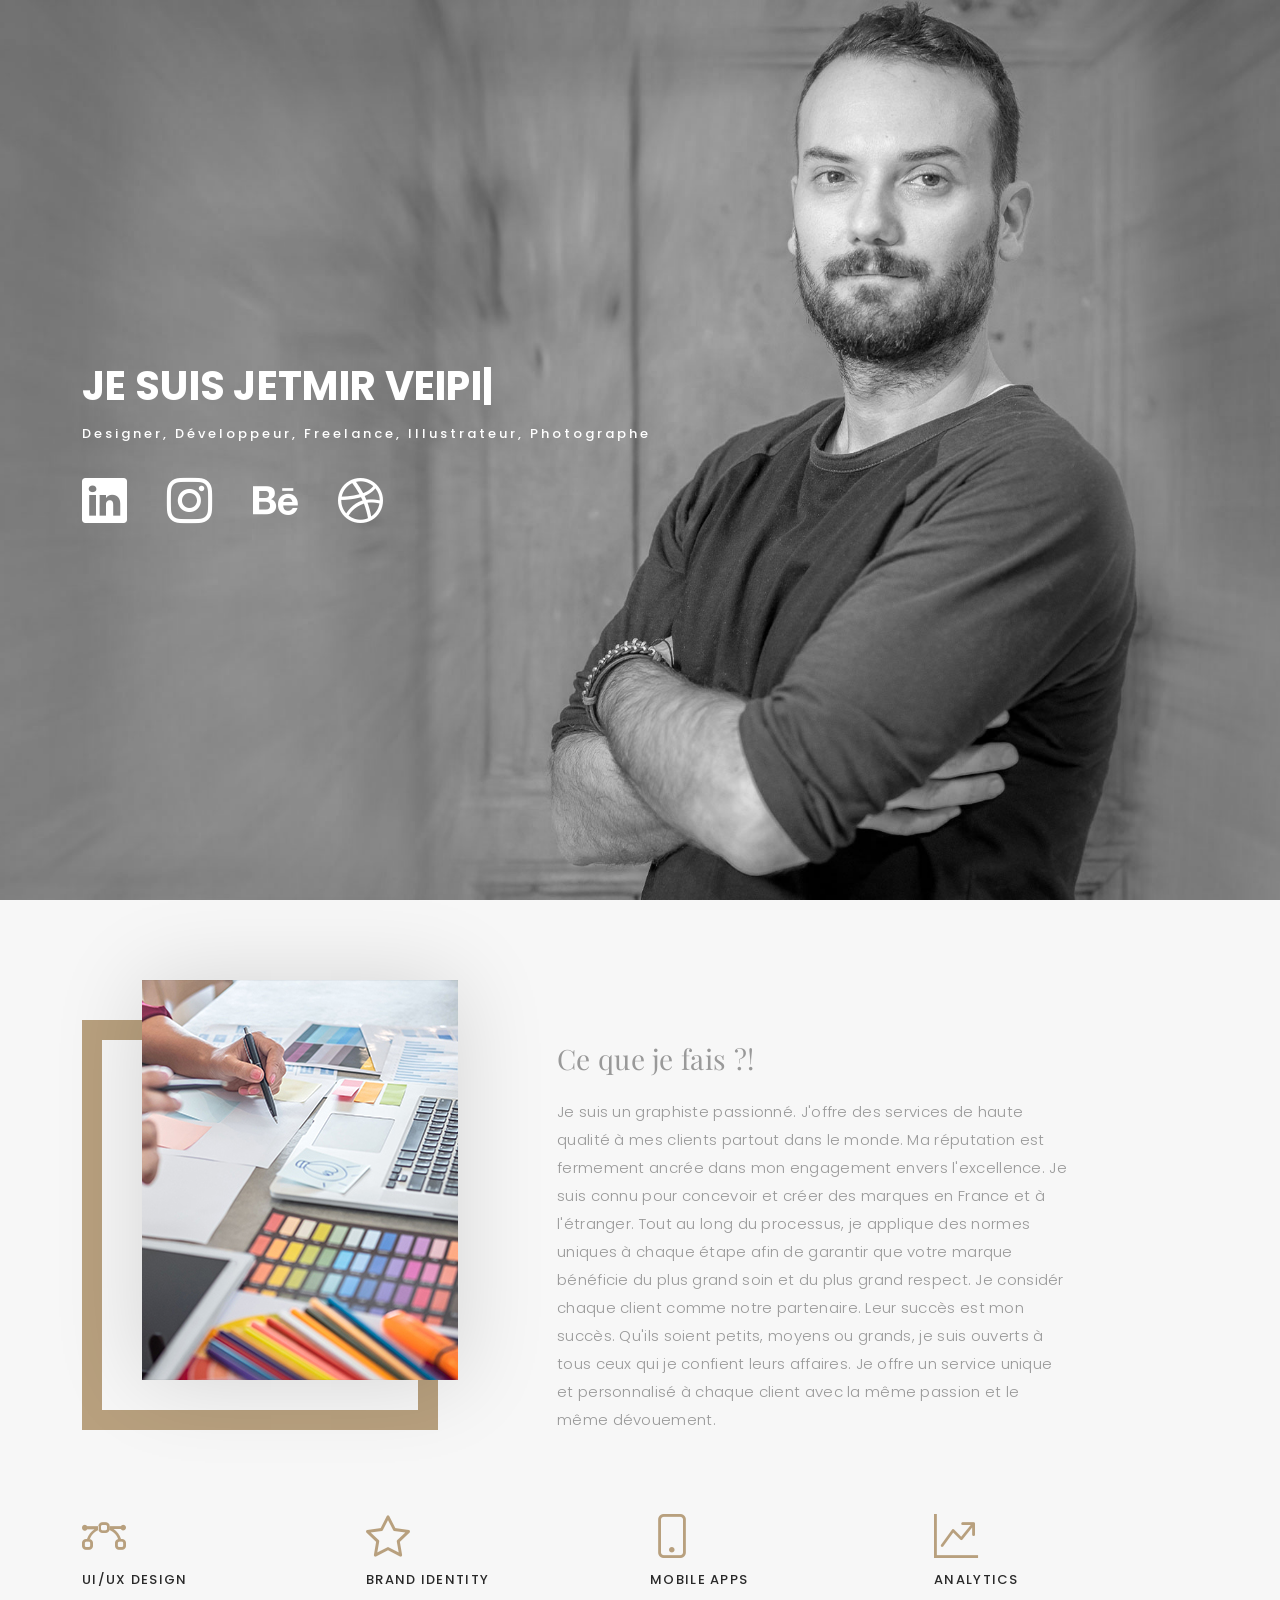
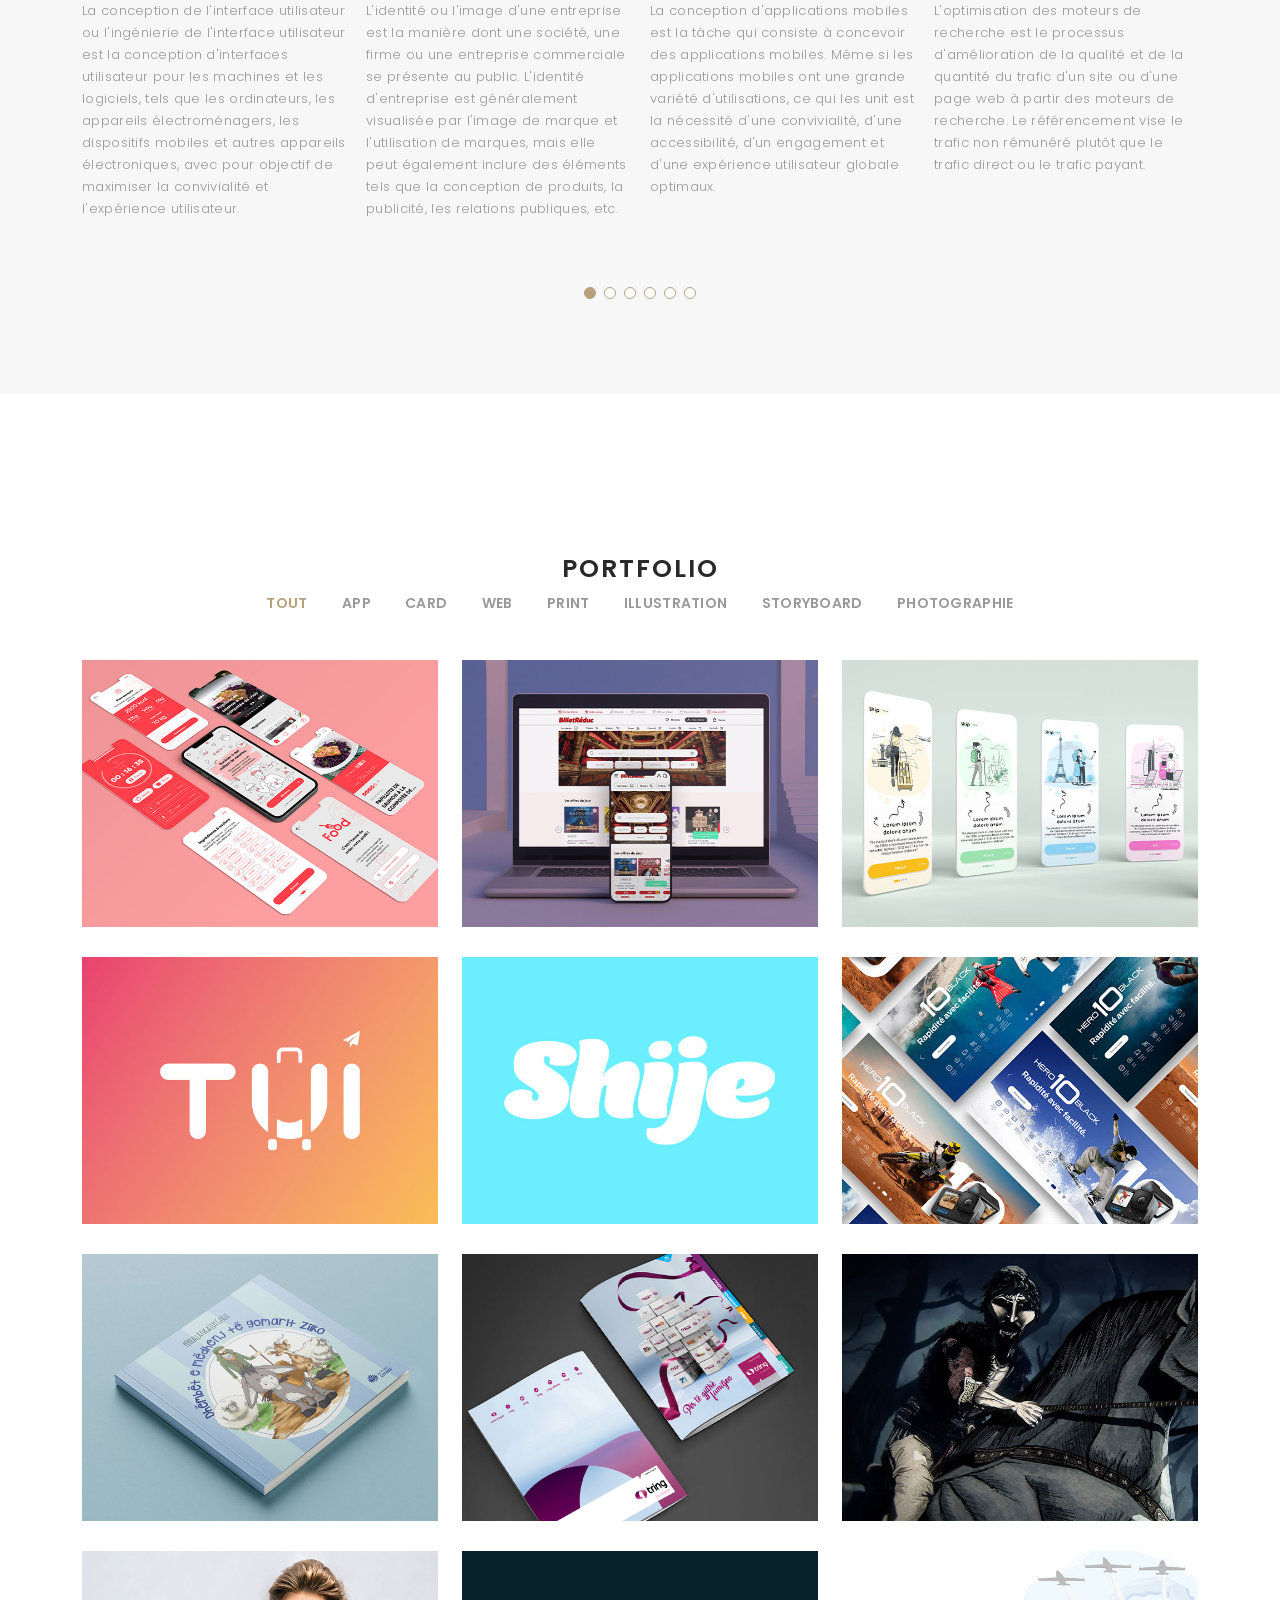
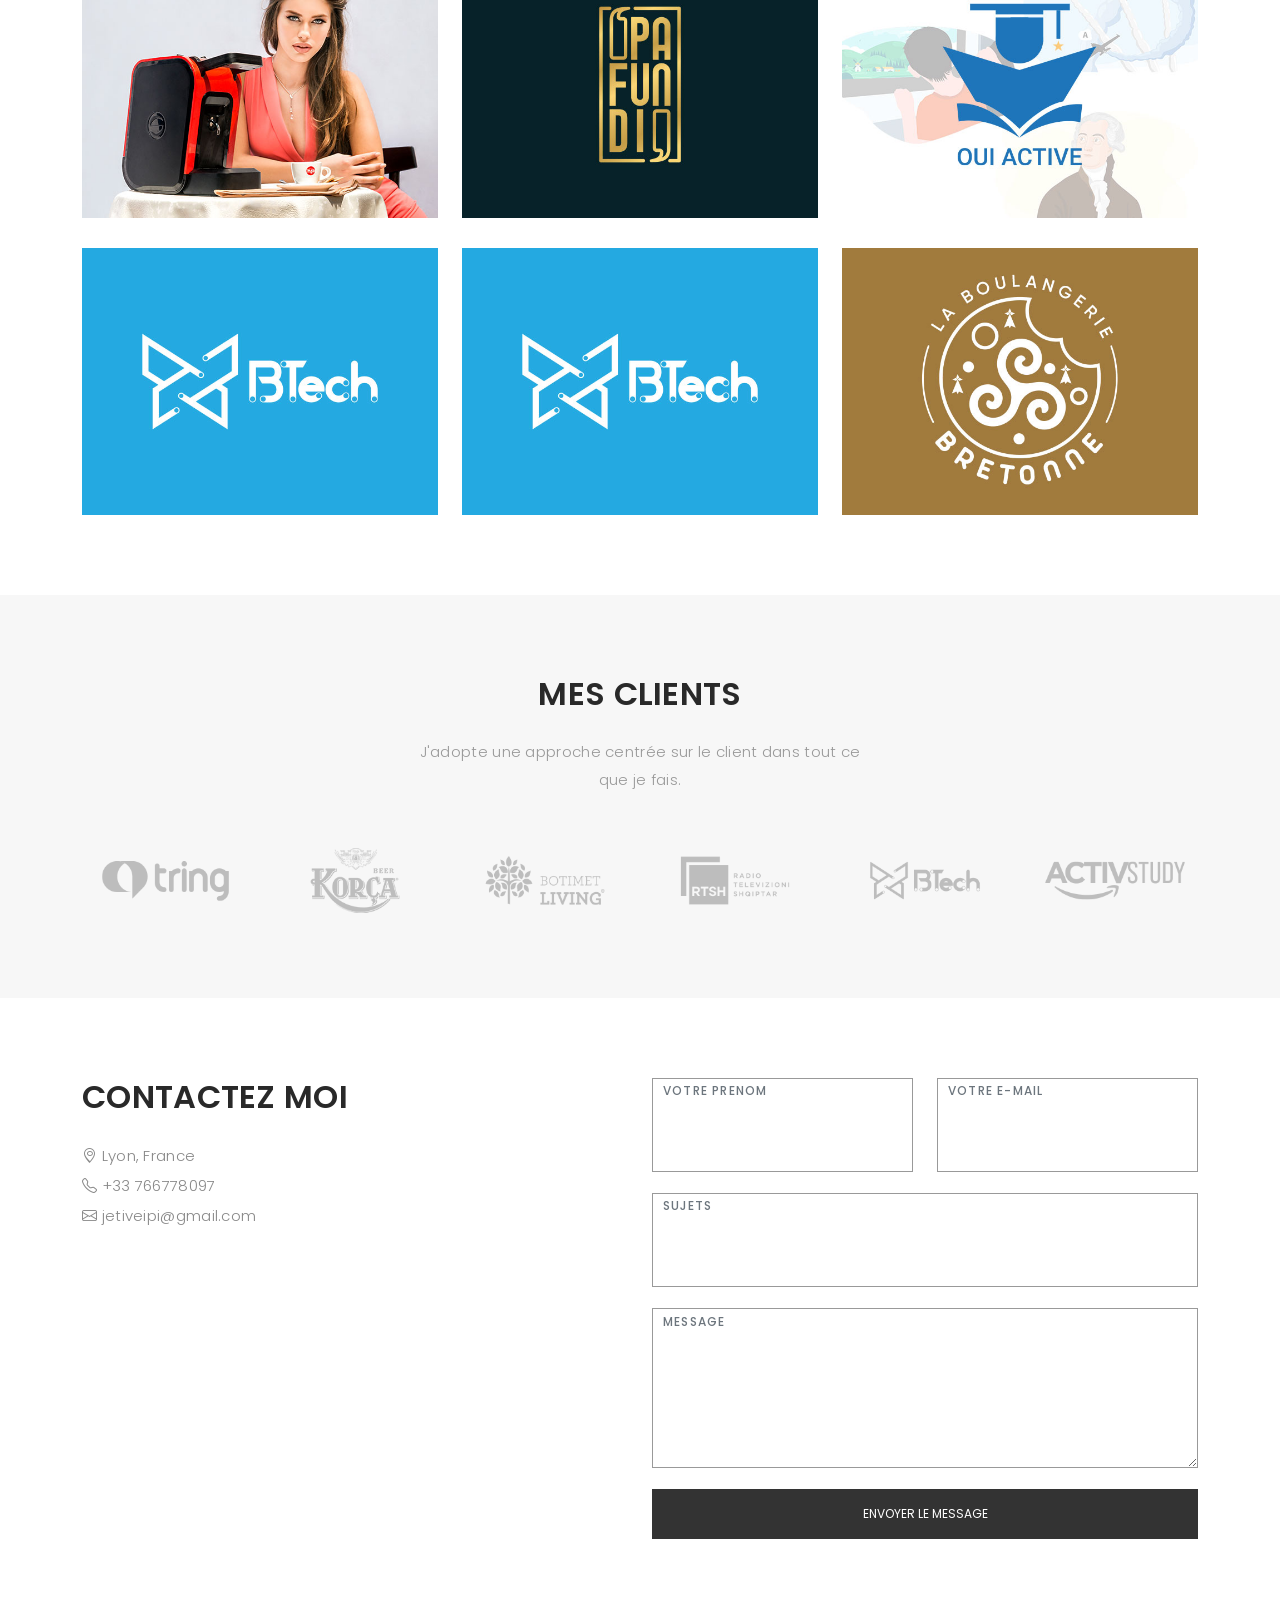
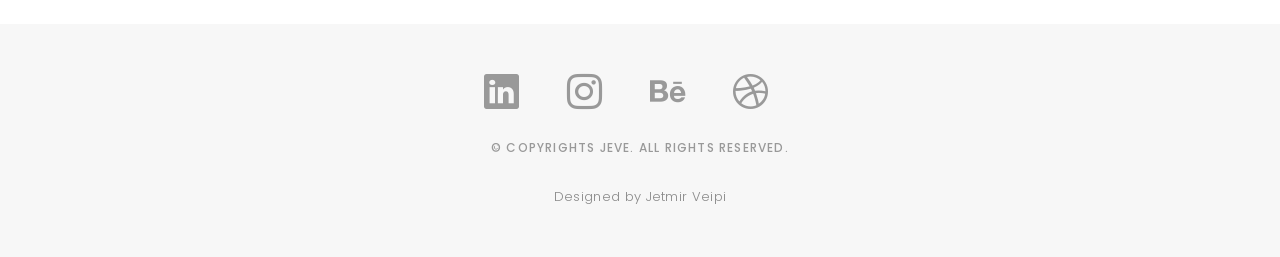
==== commit 2a913015: "update update" ====
--- a/index.html
+++ b/index.html
@@ -352,7 +352,7 @@
               <h4>Ouiactive E-learbning App</h4>
               <div class="container__icons">
                 <a href="assets/img/portfolio/portfolio-12.jpg" data-gallery="portfolioGallery" class="portfolio-lightbox preview-link" title="Ouiactive E-learbning App"><i class="bx bx-plus"></i></a>
-                <a href="portfolio-details-Zilko-Book.html" class="details-link" title="More Details"><i class="bx bx-link"></i></a>
+                <a href="portfolio-details-Ouiactive.html" class="details-link" title="More Details"><i class="bx bx-link"></i></a>
               </div>
               <div><p>!!!!!!!!!!!!!!!</p></div>
             </div>
@@ -364,22 +364,36 @@
               <h4>BTech</h4>
               <div class="container__icons">
                 <a href="assets/img/portfolio/portfolio-13.jpg" data-gallery="portfolioGallery" class="portfolio-lightbox preview-link" title="BTech"><i class="bx bx-plus"></i></a>
-                <a href="portfolio-details-PAFUNDI.html" class="details-link" title="More Details"><i class="bx bx-link"></i></a>
+                <a href="portfolio-details-BTech.html" class="details-link" title="More Details"><i class="bx bx-link"></i></a>
               </div>
               <p>!!!!!!!!!!!!!!!</p>
             </div>
           </div>
 
           <div class="col-lg-4 col-md-6 portfolio-item filter-print">
-            <img src="assets/img/portfolio/portfolio-8.jpg" class="img-fluid" alt="">
+            <img src="assets/img/portfolio/portfolio-14.jpg" class="img-fluid" alt="">
             <div class="portfolio-info">
               <h4>Grazia Albania</h4>
               <div class="container__icons">
-                <a href="assets/img/portfolio/portfolio-8.jpg" data-gallery="portfolioGallery" class="portfolio-lightbox preview-link" title="Brochure pour Tring"><i class="bx bx-plus"></i></a>
-                <a href="portfolio-details-Brochure-Tring.html" class="details-link" title="More Details"><i class="bx bx-link"></i></a>
-              </div>
-              <div>
-                <p>"Tring" est une entreprise albanaise leader dans les services de télévision payante et les services Internet.</p>
+                <a href="assets/img/portfolio/portfolio-14.jpg" data-gallery="portfolioGallery" class="portfolio-lightbox preview-link" title="Brochure pour Tring"><i class="bx bx-plus"></i></a>
+                <a href="portfolio-details-Grazia-Albania.html" class="details-link" title="More Details"><i class="bx bx-link"></i></a>
+              </div>
+              <div>
+                <p>"!!!!!!!!!!!.</p>
+              </div>
+            </div>
+          </div>
+
+          <div class="col-lg-4 col-md-6 portfolio-item filter-web">
+            <img src="assets/img/portfolio/portfolio-15.jpg" class="img-fluid" alt="">
+            <div class="portfolio-info">
+              <h4>Shije</h4>
+              <div class="container__icons">
+                <a href="assets/img/portfolio/portfolio-15.jpg" data-gallery="portfolioGallery" class="portfolio-lightbox preview-link" title="La Boulangerie Bretonne"><i class="bx bx-plus"></i></a>
+                <a href="portfolio-details-La-Boulangerie-Bretonne.html" class="details-link" title="More Details"><i class="bx bx-link"></i></a>
+              </div>
+              <div>
+                <p>"Shije" est un magazine albanais spécialisé dans les articles sur la gastronomie locale et mondiale.</p>
               </div>
             </div>
           </div>
@@ -399,29 +413,67 @@
               <p>J'adopte une approche centrée sur le client dans tout ce que je fais.</p>
             </div>
           </div>
+
           <div class="row">
-            <div class="col-4 col-sm-4 col-md-2">
-              <a href="#" class="client-logo"><img src="assets/img/logo-tring.png" alt="Image" class="img-fluid"></a>
-            </div>
-            <div class="col-4 col-sm-4 col-md-2">
-              <a href="#" class="client-logo"><img src="assets/img/logo-korca.png" alt="Image" class="img-fluid"></a>
-            </div>
-            <div class="col-4 col-sm-4 col-md-2">
-              <a href="#" class="client-logo"><img src="assets/img/logo-living.png" alt="Image" class="img-fluid"></a>
-            </div>
-            <div class="col-4 col-sm-4 col-md-2">
-              <a href="#" class="client-logo"><img src="assets/img/logo-rtsh.png" alt="Image" class="img-fluid"></a>
-            </div>
-            <div class="col-4 col-sm-4 col-md-2">
-              <a href="#" class="client-logo"><img src="assets/img/logo-btech.png" alt="Image" class="img-fluid"></a>
-            </div>
-            <div class="col-4 col-sm-4 col-md-2">
-              <a href="#" class="client-logo"><img src="assets/img/logo-activstudy.png" alt="Image" class="img-fluid"></a>
-            </div>
-
-          </div>
-        </div>
-      </section><!-- End Clients Section -->
+
+            <div class="overlay-image">
+              <a href="https://www.tring.al/" target="_blank">
+                <img class="image" src="assets/img/logo-tring.png" alt="Logo-Tring" class="img-fluid"/>
+                <div class="normal"></div>
+                <div class="hover">
+                  <img class="image" src="assets/img/logo-tring-color.png" alt="Logo-Tring-color" class="img-fluid"/>
+                </div>
+              </a>
+            </div>
+            <div class="overlay-image">
+              <a href="https://birrakorca.com.al/en/" target="_blank">
+                <img class="image" src="assets/img/logo-korca.png" alt="Logo-Birra-Korca" class="img-fluid"/>
+                <div class="normal"></div>
+                <div class="hover">
+                  <img class="image" src="assets/img/logo-korca-color.png" alt="Logo-Birra-Korca-color" class="img-fluid"/>
+                </div>
+              </a>
+            </div>
+            <div class="overlay-image">
+              <a href="https://botimetliving.al/" target="_blank">
+                <img class="image" src="assets/img/logo-living.png" alt="Logo-Living" class="img-fluid"/>
+                <div class="normal"></div>
+                <div class="hover">
+                  <img class="image" src="assets/img/logo-living-color.png" alt="Logo-Living-color" class="img-fluid"/>
+                </div>
+              </a>
+            </div>
+            <div class="overlay-image">
+              <a href="https://www.rtsh.al/" target="_blank">
+                <img class="image" src="assets/img/logo-rtsh.png" alt="Logo-RTSH" class="img-fluid"/>
+                <div class="normal"></div>
+                <div class="hover">
+                  <img class="image" src="assets/img/logo-rtsh-color.png" alt="Logo-RTSH-color" class="img-fluid"/>
+                </div>
+              </a>
+            </div>
+            <div class="overlay-image">
+              <a href="https://thebutterflytech.com/" target="_blank">
+                <img class="image" src="assets/img/logo-btech.png" alt="Logo-Btech" class="img-fluid"/>
+                <div class="normal"></div>
+                <div class="hover">
+                  <img class="image" src="assets/img/logo-btech-color.png" alt="Logo-BTech-color" class="img-fluid"/>
+                </div>
+              </a>
+            </div>
+            <div class="overlay-image">
+              <a href="http://www.activstudy.fr/en/" target="_blank">
+                <img class="image" src="assets/img/logo-activstudy.png" alt="logo-Activstudy" class="img-fluid"/>
+                <div class="normal"></div>
+                <div class="hover">
+                  <img class="image" src="assets/img/logo-activstudy-color.png" alt="Logo-Activstudy-color" class="img-fluid"/>
+                </div>
+              </a>
+            </div>
+          </div>
+        </div>
+      </section>
+      <!-- End Clients Section -->
 
     <!-- ======= Contact Section ======= -->
     <div id="contact" class="paddsection">
--- a/assets/css/style.css
+++ b/assets/css/style.css
@@ -88,9 +88,15 @@
   text-transform: uppercase;
 }
 
-.btn:hover,
+.btn:hover{
+  color: #fff !important;
+  border: 1px solid #b8a07e !important;
+  background-color: #b8a07e !important;
+}
+
 .btn:focus {
-  color: #fff;
+  color: #b8a07e;
+  border: 1px solid #b8a07e;
 }
 
 .padDiv {
@@ -508,12 +514,12 @@
 
 .hero-content .list-social li {
   float: left;
-  margin-right: 20px;
+  margin-right: 40px;
 }
 
 .hero-content .list-social li i {
   color: #fff;
-  font-size: 15px;
+  font-size: 45px;
 }
 
 /*--------------------------------------------------------------
@@ -532,9 +538,10 @@
 }
 
 .breadcrumbs h2 {
-  font-size: 24px;
-  font-weight: 300;
+  font-size: 40px;
+  font-weight: 500;
   margin: 0;
+
 }
 
 @media (max-width: 992px) {
@@ -549,7 +556,10 @@
   list-style: none;
   padding: 0;
   margin: 0;
-  font-size: 14px;
+  font-size: 20px;
+  padding-top: 20px;
+  padding-bottom: 40px;
+  justify-content: right;
 }
 
 .breadcrumbs ol li+li {
@@ -848,7 +858,7 @@
 /*--------------------------------------------------------------
 # Testimonials
 --------------------------------------------------------------*/
-.testimonials .section-header {
+/* .testimonials .section-header {
   margin-bottom: 40px;
 }
 
@@ -921,7 +931,7 @@
   padding-top: 80px;
 }
 
-.testimonials .swiper-pagination .swiper-pagination-bullet {
+.tefluidstimonials .swiper-pagination .swiper-pagination-bullet {
   width: 12px;
   height: 12px;
   background-color: #fff;
@@ -945,12 +955,52 @@
   .testimonials .testimonial-item p {
     width: 80%;
   }
-}
+} */
+
+/********* Superposition simple de texte sur une image *******/
+
+/* Conteneur principal */
+.overlay-image {
+  position: relative;
+  flex: 0 0 auto;
+  width: 16.66666667%;
+  padding-bottom: 80px;
+ }
+
+ /* Image originale */
+ .overlay-image .image {
+  display: block;
+  width: 100%;
+  height: auto;
+ }
+ 
+ /* Overlay */
+.overlay-image .hover {
+  position: absolute;
+  top: 0;
+  height: 100%;
+  width: 89%;
+  opacity: 0;
+  transition: .5s ease;
+ }
+ 
+ /* Apparition overlay sur passage souris */
+ .overlay-image:hover .hover {
+  opacity: 1;
+ }
+
+ .overlay-image .normal {
+  transition: .5s ease;
+ }
+ .overlay-image:hover .normal {
+  opacity: 0;
+ }
+
 
 /*--------------------------------------------------------------
 # Journal
 --------------------------------------------------------------*/
-#journal,
+/* #journal,
 #journal-blog {
   height: auto;
   width: 100%;
@@ -1007,7 +1057,7 @@
   margin: 0;
   font-size: 14px;
   line-height: 24px;
-}
+} */
 
 /*--------------------------------------------------------------
 # Journal
@@ -1077,7 +1127,7 @@
   height: 24px;
   margin: 0 10px -6px 0;
   border: 3px solid #18d26e;
-  border-top-color: #eee;
+  border-top-color: #b8a07e;
   -webkit-animation: animate-loading 1s linear infinite;
   animation: animate-loading 1s linear infinite;
 }
@@ -1113,9 +1163,9 @@
 /*-----------------------------------------------------------------------------------*/
 /*  /* Single page */
 /*-----------------------------------------------------------------------------------*/
-#journal-blog {
+/* #journal-blog {
   padding-top: 140px;
-}
+} */
 
 /* main content */
 .main-content {
@@ -1138,7 +1188,7 @@
   width: 100%;
 }
 
-.journal-txt h4 a {
+/* .journal-txt h4 a {
   display: block;
   font-size: 19px;
   line-height: 24px;
@@ -1151,7 +1201,7 @@
 .journal-txt h4 a:hover {
   color: #b8a07e;
   transition: all 0.5s ease-in-out 0s;
-}
+} */
 
 .post-meta ul li {
   font-size: 12px;
@@ -1262,9 +1312,9 @@
 }
 
 #footer .socials-media ul li a {
-  font-size: 24px;
+  font-size: 35px;
   color: #999;
-  letter-spacing: 0.1em;
+  letter-spacing: 0.8em;
   font-weight: 500;
   background: transparent;
   text-transform: uppercase;
@@ -1607,9 +1657,9 @@
   }
 
   /* journal */
-  #journal .journal-block .journal-info {
+  /* #journal .journal-block .journal-info {
     margin-bottom: 30px;
-  }
+  } */
 
   /* Contact */
   .contact-contact {
@@ -1711,4 +1761,15 @@
     display: inline-block;
     margin-right: 0;
   }
+}
+
+.ratio-16x9 {
+  margin-top: 60px;
+  margin-bottom: 60px;
+}
+
+@media screen and (max-width: 480px) {
+  #hero {
+  background-position: -73%;
+  }
 }
